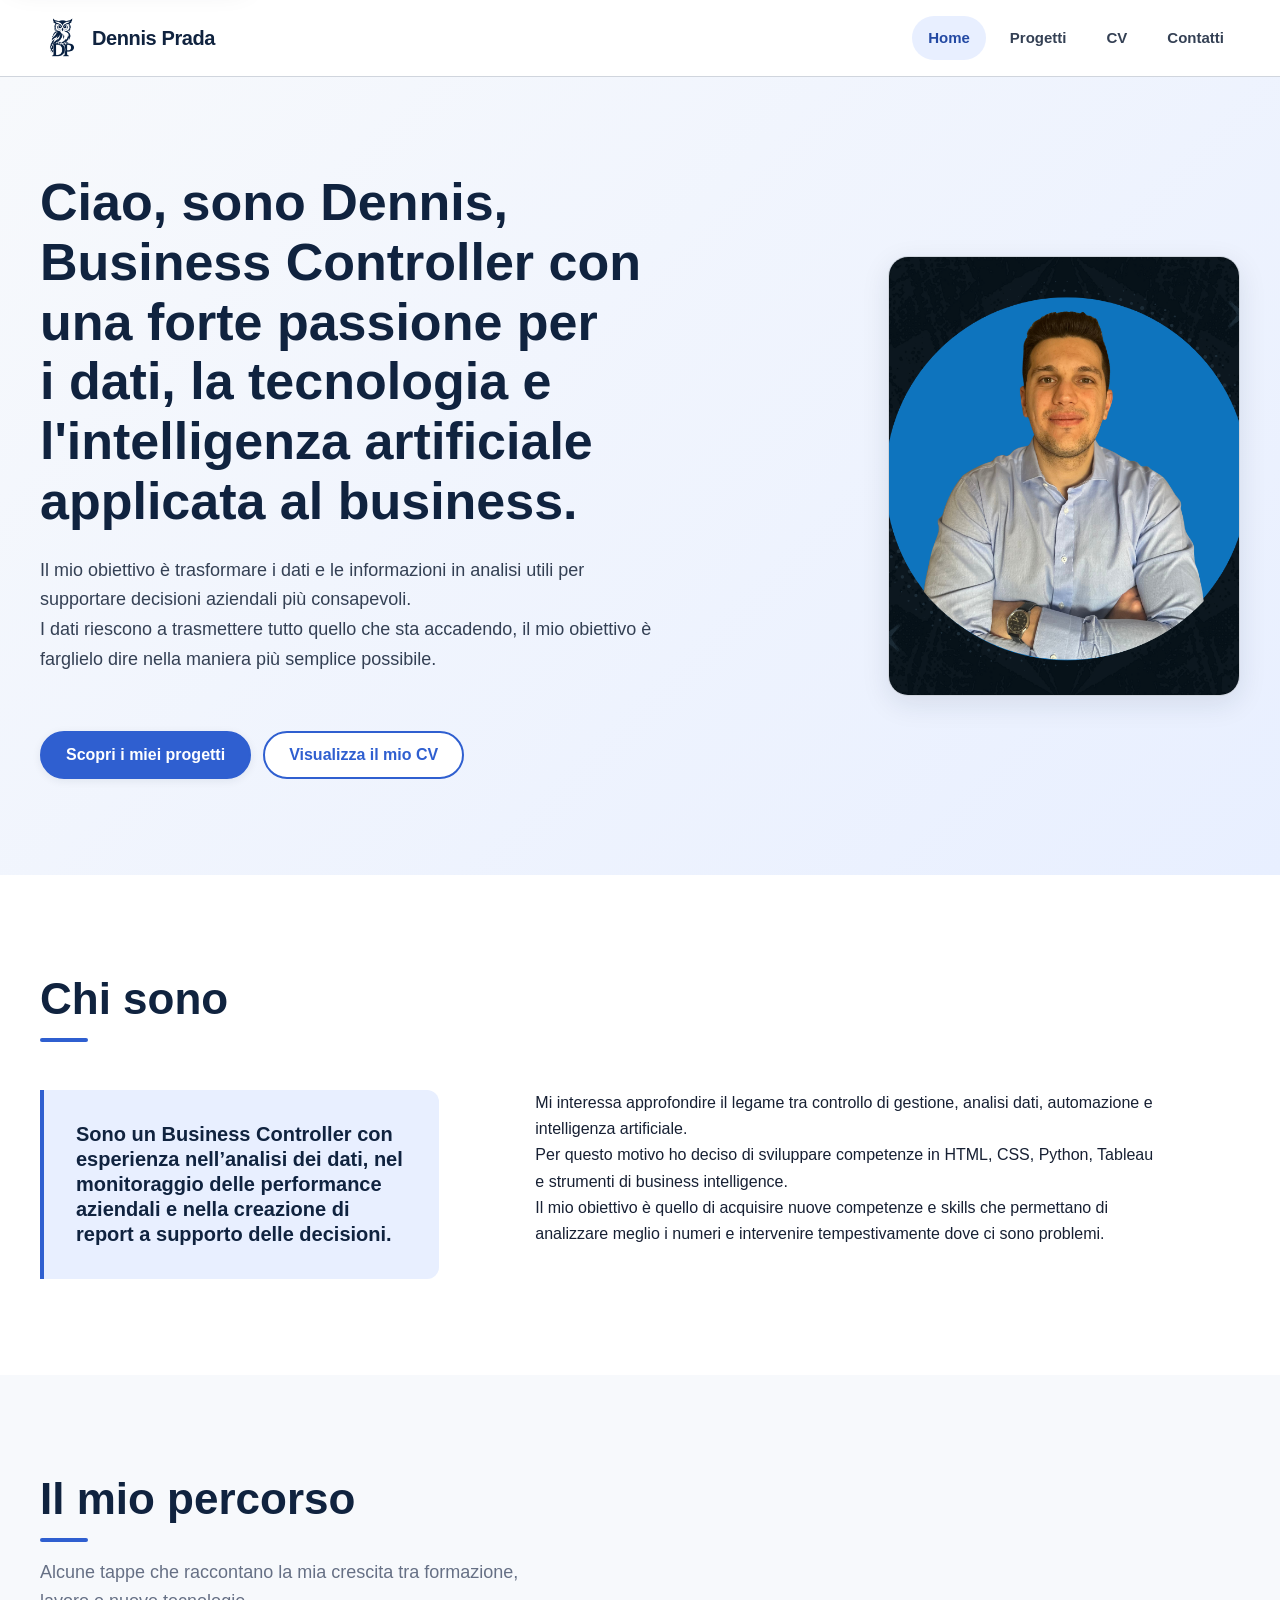
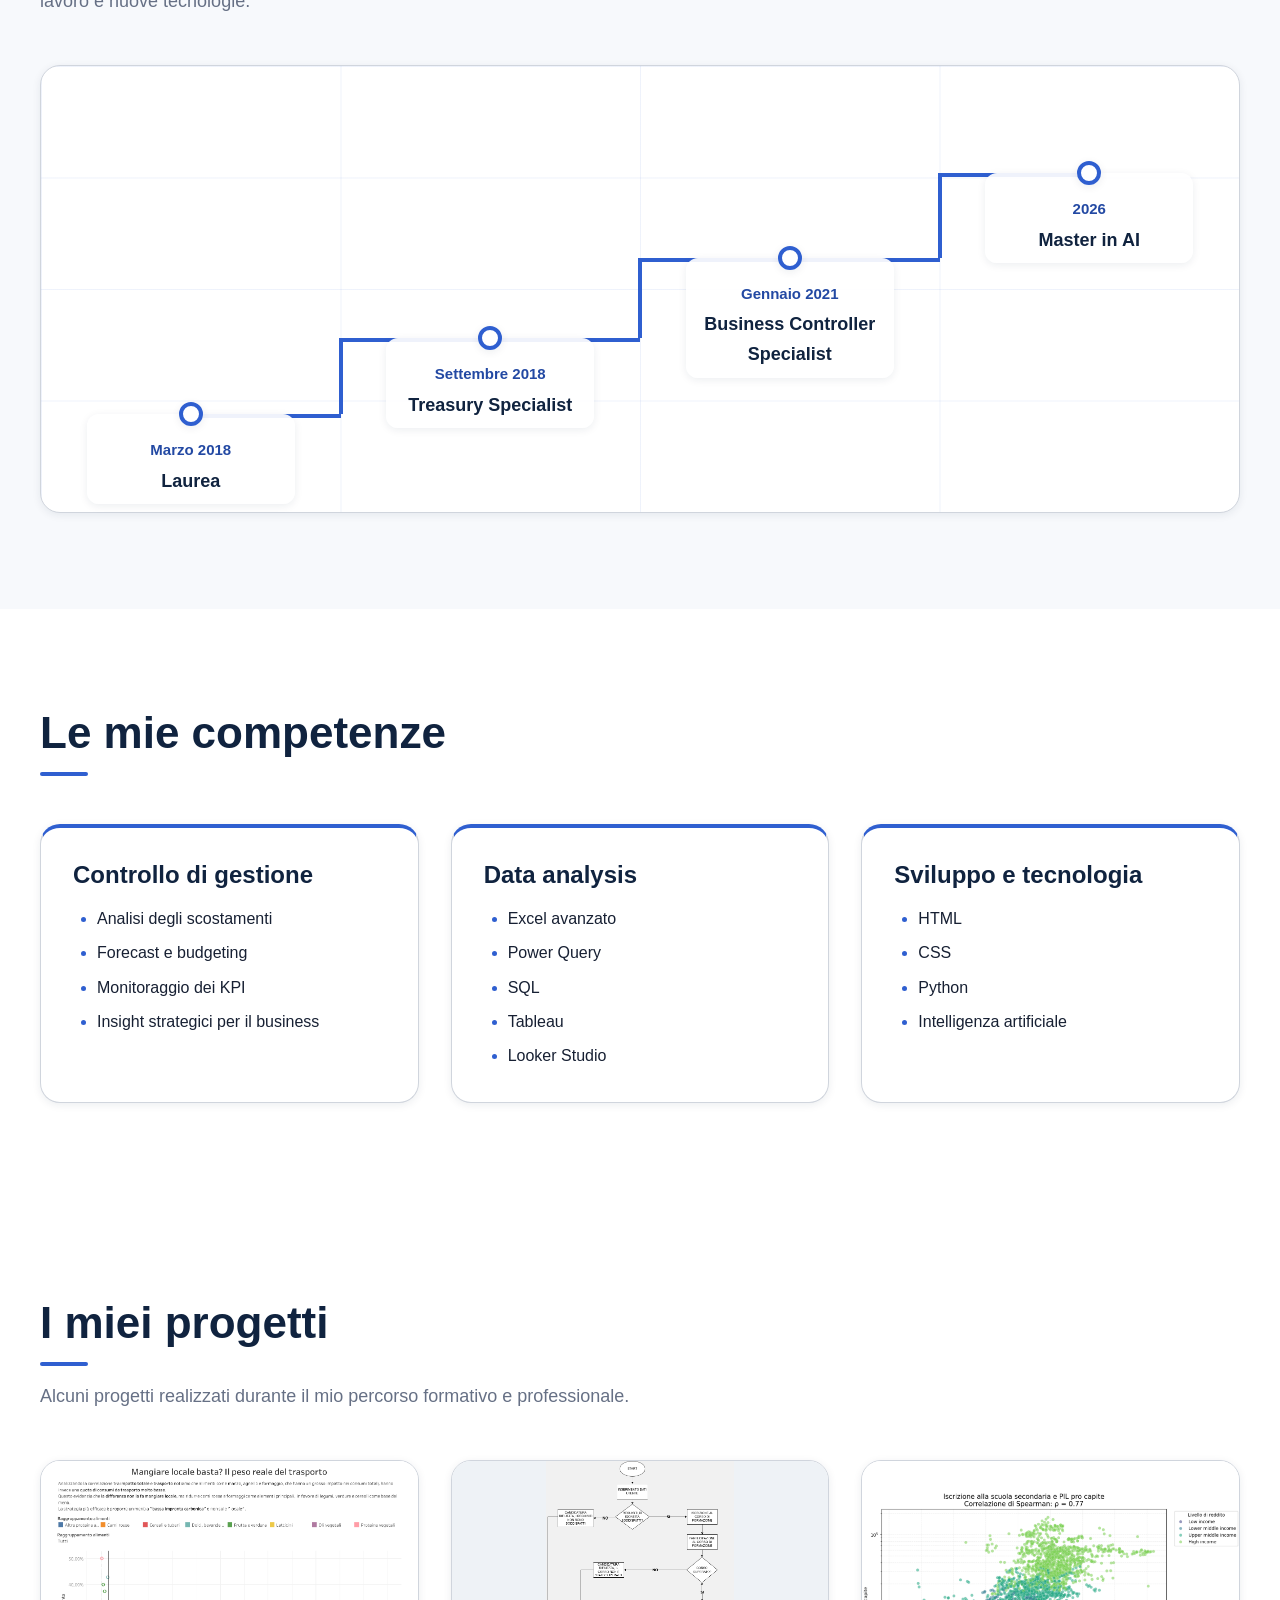
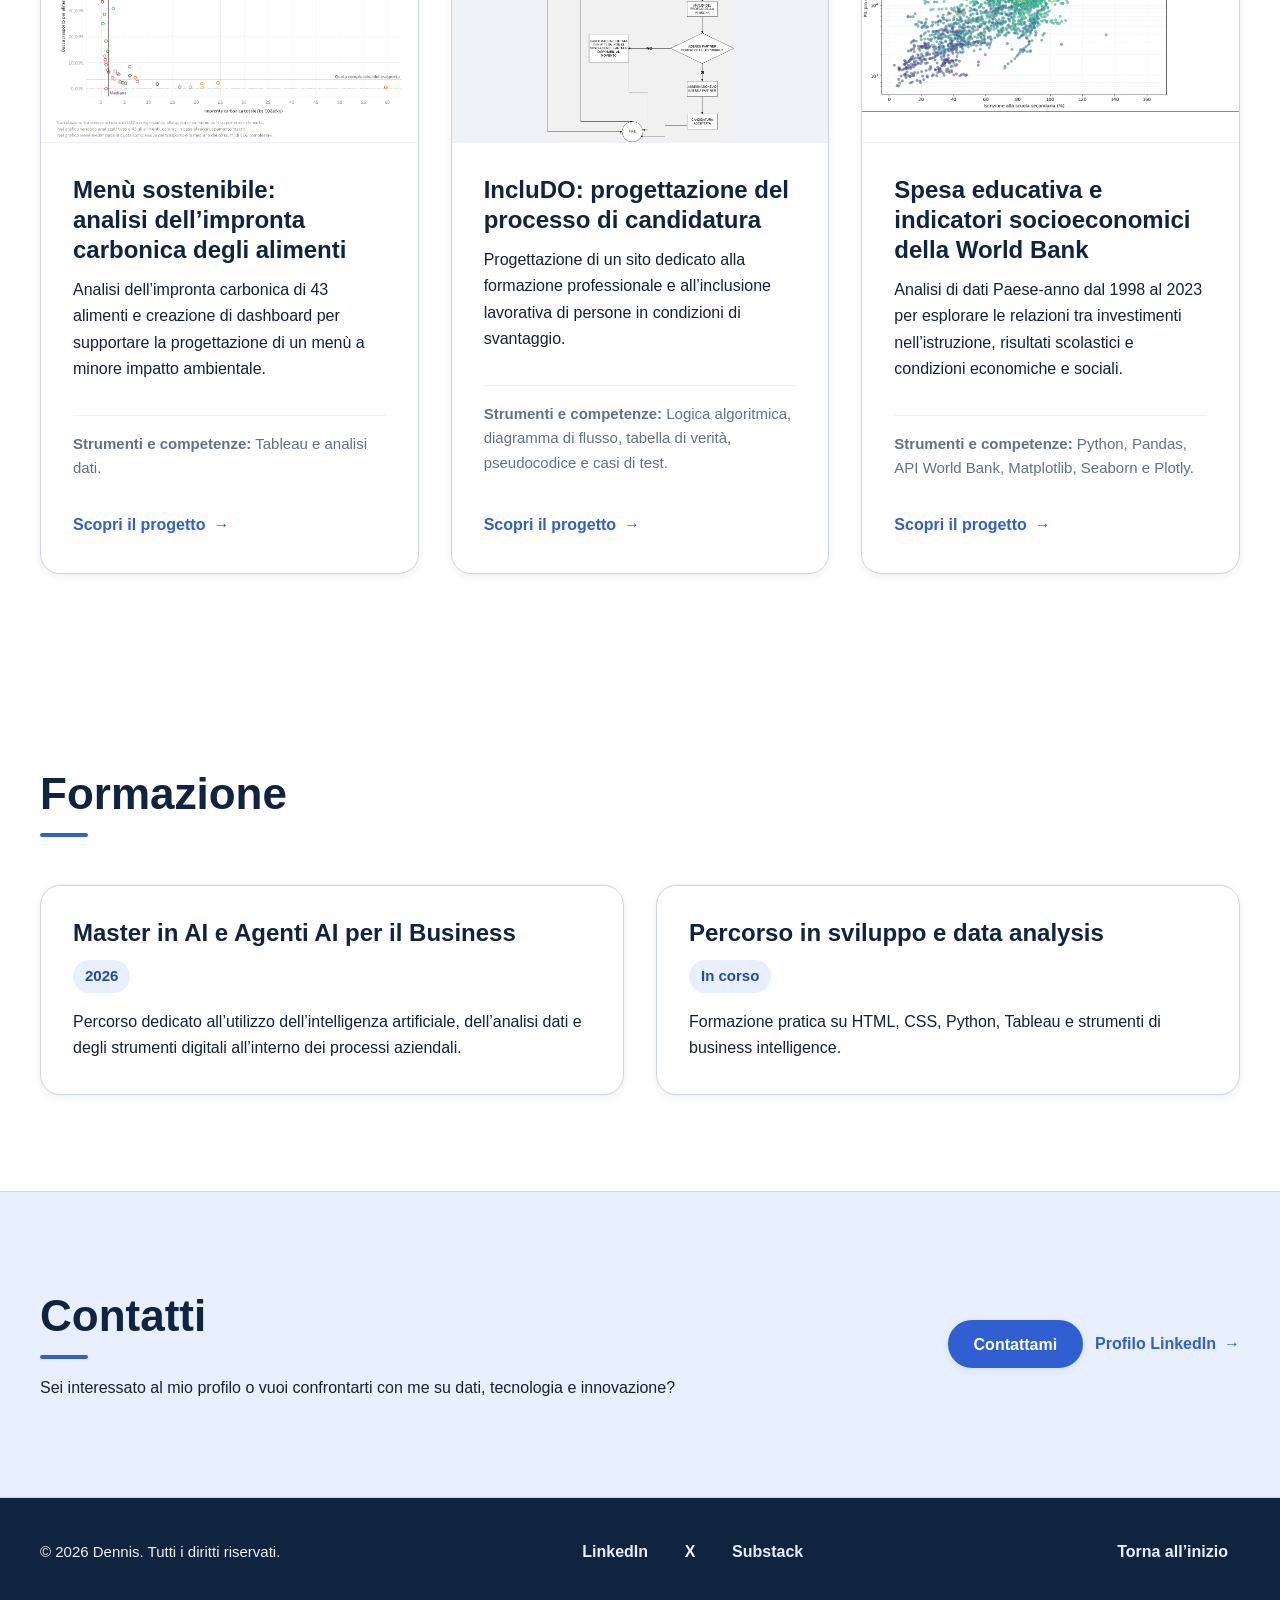
==== index.html @ d42e6e48 "Prima versione del portfolio" ====
<!DOCTYPE html>
<html lang="it">
<head>
    <meta charset="UTF-8">
    <meta name="viewport" content="width=device-width, initial-scale=1.0">
    <meta name="author" content="Dennis Prada">
    <meta
        name="description"
        content="Sito personale di Dennis, Business Controller appassionato di analisi dati, tecnologia, finanza e intelligenza artificiale."
    >

<!-- Metadati Open Graph per la condivisione sui social -->
    <meta property="og:locale" content="it_IT">
    <meta property="og:type" content="website">
    <meta property="og:site_name" content="Dennis Prada">
    <meta property="og:title" content="Dennis Prada | Business Controller">
    <meta
        property="og:description"
        content="Sito personale di Dennis, Business Controller appassionato di analisi dati, tecnologia, finanza e intelligenza artificiale."
    >

<!-- Metadati per la condivisione su X -->
    <meta name="twitter:card" content="summary_large_image">
    <meta name="twitter:title" content="Dennis Prada | Business Controller">
    <meta
        name="twitter:description"
        content="Sito personale di Dennis, Business Controller appassionato di analisi dati, tecnologia, finanza e intelligenza artificiale."
    >
    <title>Dennis Prada | Business controller amante dei numeri</title>

    <link rel="icon" type="image/png" href="assets/icons/favicon.png">
    <link rel="apple-touch-icon" sizes="180x180" href="assets/icons/apple-touch-icon.png">

 <!-- Collegamento al file CSS, da creare ancora -->
    <link rel="stylesheet" href="css/main.css">

</head>

<body>
<!-- Intestazione del sito -->
<a class="skip-link" href="#main-content">Vai al contenuto principale</a>

    <header class="site-header">
        <div class="container site-header__inner">
            <a class="site-logo" href="index.html">
                <img
                    class="site-logo__image"
                    src="assets/images/branding/logo-dennis-prada.png"
                    alt=""
                    width="44"
                    height="44"
                >
                <span>Dennis Prada</span>
            
            </a>


            <nav class="site-nav" aria-label="Navigazione principale">
                <ul class="site-nav__list">
                    <li><a href="index.html" aria-current="page">Home</a></li>
                    <li><a href="projects.html">Progetti</a></li>
                    <li><a href="cv.html">CV</a></li>
                    <li><a href="contact.html">Contatti</a></li>
                </ul>
            </nav>
        </div>
    </header>

    <main id="main-content" tabindex="-1">

        <section id="home" class="hero" aria-labelledby="hero-title">
            <div class="container hero__grid">
                <div class="hero__content">
                
                    <h1 id="hero-title">
                    Ciao, sono Dennis, Business Controller con una forte passione per i dati, la tecnologia e l'intelligenza artificiale applicata al business.
                    </h1>

                    <div class="hero__intro">
                        <p class="hero__description">
                        Il mio obiettivo è trasformare i dati e le informazioni in analisi utili per supportare decisioni aziendali più consapevoli.<br>
                        I dati riescono a trasmettere tutto quello che sta accadendo, il mio obiettivo è farglielo dire nella maniera più semplice possibile.
                        </p>
                    </div>

                        <div class="hero__actions" aria-label="Azioni principali">
                            <a class="button button--primary" href="#progetti">Scopri i miei progetti</a>
                            <a class="button button--secondary" href="cv.html">Visualizza il mio CV</a>
                        </div>
                </div>

                                    <div class="hero__media">
                                    <img
                                            class="hero__image"
                                            src="assets/images/profile/foto-profilo.png"
                                            alt="Foto professionale di Dennis"
                                    >
                                    </div>

            </div>

            
        </section>

<!-- Presentazione personale -->

        <section id="chi-sono" class="about section" aria-labelledby="about-title">
            <div class="container">
                <header class="section-heading">
                <h2 id="about-title">Chi sono</h2>
                </header>

                <div class="about__grid">
                    
                        <div class="about__intro">
                    
                        <p>
                        Sono un Business Controller con esperienza nell’analisi dei dati,
                        nel monitoraggio delle performance aziendali e nella creazione
                        di report a supporto delle decisioni.
                        </p>
                        </div>

                        <div class="about__content">

                        <p>
                        Mi interessa approfondire il legame tra controllo di gestione, analisi dati, automazione e intelligenza artificiale.<br>
                        Per questo motivo ho deciso di sviluppare competenze in HTML, CSS, Python, Tableau e strumenti di business intelligence.<br>
                        Il mio obiettivo è quello di acquisire nuove competenze e skills che permettano di analizzare meglio i numeri e intervenire tempestivamente dove ci sono problemi.
                        </p>
                        </div>
                    

                    
                </div>
            </div>
        </section>

 <!-- Timeline del percorso personale e professionale -->
        <section id="percorso" class="career section" aria-labelledby="career-title">
            <div class="container">
                <header class="section-heading">
                    <h2 id="career-title">Il mio percorso</h2>

                    <p>
                        Alcune tappe che raccontano la mia crescita tra formazione,<br>
                        lavoro e nuove tecnologie.
                    </p>
                </header>

                <ol class="career-chart" aria-label="Principali tappe del mio percorso">
                    <li class="career-chart__item career-chart__item--one">
                        <details class="career-chart__milestone">
                            <summary>
                                <span class="career-chart__dot" aria-hidden="true"></span>
                                <time datetime="2018-03">Marzo 2018</time>
                                <span class="career-chart__label">Laurea</span>
                            </summary>

                            <div class="career-chart__card">
                                <h3>Laurea in Economia delle Banche e degli Intermediari Finanziari</h3>
                                <p>Università degli Studi di Milano-Bicocca.</p>
                            </div>
                        </details>
                    </li>

                    <li class="career-chart__item career-chart__item--two">
                        <details class="career-chart__milestone">
                            <summary>
                                <span class="career-chart__dot" aria-hidden="true"></span>
                                <time datetime="2018-09">Settembre 2018</time>
                                <span class="career-chart__label">Treasury Specialist</span>
                            </summary>

                            <div class="career-chart__card">
                                <h3>Inizio del percorso professionale</h3>
                                <p>Inizio della mia esperienza come Treasury Specialist in Mediaworld.</p>
                            </div>
                        </details>
                    </li>

                    <li class="career-chart__item career-chart__item--three">
                        <details class="career-chart__milestone">
                            <summary>
                                <span class="career-chart__dot" aria-hidden="true"></span>
                                <time datetime="2021-01">Gennaio 2021</time>
                                <span class="career-chart__label">Business Controller Specialist</span>
                            </summary>

                            <div class="career-chart__card">
                                <h3>Mi muovo verso un approccio più orientato al businesss</h3>
                                <p>Inizio del mio percorso nel controllo di gestione, tuttora in corso.</p>
                            </div>
                        </details>
                    </li>

                    <li class="career-chart__item career-chart__item--four">
                        <details class="career-chart__milestone">
                            <summary>
                                <span class="career-chart__dot" aria-hidden="true"></span>
                                <time datetime="2026">2026</time>
                                <span class="career-chart__label">Master in AI</span>
                            </summary>

                            <div class="career-chart__card">
                                <h3>Master in AI e Agenti AI per il Business</h3>
                                <p>Un percorso dedicato all’intelligenza artificiale applicata ai processi aziendali, per imparare un metodo migliore di analisi e gestione dei dati.</p>
                            </div>
                        </details>
                    </li>
                </ol>
            </div>
        </section>

<!-- Competenze -->
        <section id="competenze" class="skills section" aria-labelledby="skills-title">
            <div class="container">
                <header class="section-heading">
                <h2 id="skills-title">Le mie competenze</h2>
                </header>

                <div class="skills__grid">

                    <article class="skill-card" aria-labelledby="skill-controlling-title">
                        <h3 id="skill-controlling-title">Controllo di gestione</h3>

                        <ul class="skill-card__list">
                            <li>Analisi degli scostamenti</li>
                            <li>Forecast e budgeting</li>
                            <li>Monitoraggio dei KPI</li>
                            <li>Insight strategici per il business</li>
                        </ul>
                    </article>

                    <article class="skill-card" aria-labelledby="skill-data-title">
                        <h3 id="skill-data-title">Data analysis</h3>

                        <ul class="skill-card__list">
                            <li>Excel avanzato</li>
                            <li>Power Query</li>
                            <li>SQL</li>
                            <li>Tableau</li>
                            <li>Looker Studio</li>
                        </ul>
                    </article>

                    <article class="skill-card" aria-labelledby="skill-tech-title">
                        <h3 id="skill-tech-title">Sviluppo e tecnologia</h3>

                        <ul class="skill-card__list">
                            <li>HTML</li>
                            <li>CSS</li>
                            <li>Python</li>
                            <li>Intelligenza artificiale</li>
                        </ul>
                    </article>

                </div>
            </div>
        </section>

<!-- Progetti -->
        <section id="progetti" class="projects section" aria-labelledby="projects-title" >
            <div class="container">
                <header class="section-heading section-heading--split">
                <div>
                    <h2 id="projects-title">I miei progetti</h2>

                        <p>
                        Alcuni progetti realizzati durante il mio percorso formativo e professionale.
                        </p>
                </div>
                </header>
                
                <div class="projects__grid">
<!-- Tableau -->
                    <article class="project-card" aria-labelledby="project-sustainable-menu-title">

                            <figure class="project-card__media">
                                <img
                                    class="project-card__image"
                                    src="assets/images/projects/menu-sostenibile-tableau.webp"
                                    alt="Grafico Tableau che confronta l’impronta carbonica degli alimenti con la quota dovuta al trasporto"
                                    width="1249"
                                    height="999"
                                    loading="lazy"
                                    decoding="async"
                                >
                            </figure>

                        <div class="project-card__content">
                        <h3 id="project-sustainable-menu-title">
                            Menù sostenibile: analisi dell’impronta carbonica degli alimenti</h3>

                        
                        <p>
                            Analisi dell’impronta carbonica di 43 alimenti e creazione di dashboard per supportare la progettazione di un menù a minore impatto ambientale.
                        </p>

                        <p class="project-card__technologies"> 
                            <strong>Strumenti e competenze:</strong>
                            Tableau e analisi dati.
                        </p>

                        <a class="text-link" href="projects.html#menu-sostenibile" aria-label="Visualizza il progetto sul menù sostenibile">
                            Scopri il progetto
                        </a>
                    </div>
                    </article>

<!-- SITO WEB INCLUDO -->
                    <article class="project-card" aria-labelledby="project-includo-title">
                            <figure class="project-card__media project-card__media--diagram">
                            <img
                                class="project-card__image"
                                src="assets/images/projects/includo-diagramma-flusso.webp"
                                alt="Diagramma di flusso del processo di candidatura IncluDO, dall’inserimento dei dati all’assegnazione a un’azienda partner"
                                width="743"
                                height="1111"
                                loading="lazy"
                                decoding="async"
                            >
                            </figure>    
                    <div class="project-card__content">
                        <h3 id="project-includo-title">
                        IncluDO: progettazione del processo di candidatura
                        </h3>

                        
                        <p>
                            Progettazione di un sito dedicato alla formazione
                            professionale e all’inclusione lavorativa di persone
                            in condizioni di svantaggio.
                        </p>

                        <p class="project-card__technologies"> 
                            <strong>Strumenti e competenze:</strong>
                            Logica algoritmica, diagramma di flusso, tabella di verità, pseudocodice e casi di test.
                        </p>

                        <a class="text-link" href="projects.html#includo" aria-label="Visualizza il progetto IncluDO">
                                Scopri il progetto
                        </a>
                    </div>
                    </article>

<!-- PROGETTO DATA MANIPULATION AND VISUALIZATION -->
                    <article class="project-card" aria-labelledby="project-world-bank-education-title">
                                <figure class="project-card__media project-card__media--wide">
                                <img
                                    class="project-card__image"
                                    src="assets/images/projects/analisi-world-bank-python.webp"
                                    alt="Grafico a dispersione sulla relazione tra iscrizione alla scuola secondaria e PIL pro capite, suddiviso per livello di reddito"
                                    width="1472"
                                    height="862"
                                    loading="lazy"
                                    decoding="async"
                                >
                                </figure>
                        <div class="project-card__content">
                            <h3 id="project-world-bank-education-title">
                                Spesa educativa e indicatori socioeconomici della World Bank
                            </h3>
                            
                            <p>
                                Analisi di dati Paese-anno dal 1998 al 2023 per esplorare
                                le relazioni tra investimenti nell’istruzione, risultati
                                scolastici e condizioni economiche e sociali.
                            </p>

                            <p class="project-card__technologies">
                                <strong>Strumenti e competenze:</strong>
                                Python, Pandas, API World Bank, Matplotlib, Seaborn e Plotly.
                            </p>

                            <a class="text-link" href="projects.html#spesa-educativa-world-bank" aria-label="Visualizza il progetto sulla spesa educativa e gli indicatori socioeconomici">
                                Scopri il progetto
                            </a>
                        </div>
                    </article>

                    

                </div>
            </div>
        </section>

<!-- Formazione -->
        <section id="formazione" class="education section" aria-labelledby="education-title">
            <div class="container">
                <header class="section-heading">
                <h2 id="education-title">Formazione</h2>
                </header>

                <div class="education__grid">
                    <article class="education-card" aria-labelledby="education-master-title">
                        <h3 id="education-master-title">
                        Master in AI e Agenti AI per il Business</h3>

                        <p class="education-card__date">
                        <time datetime="2026">2026</time>
                        </p>

                        <p class="education-card__description">
                        Percorso dedicato all’utilizzo dell’intelligenza artificiale, dell’analisi dati e degli strumenti digitali all’interno dei processi aziendali.
                        </p>
                    </article>

                    <article class="education-card" aria-labelledby="education-development-title">
                        <h3 id="education-development-title">Percorso in sviluppo e data analysis</h3>

                        <p class="education-card__status">In corso</p>

                        <p class="education-card__description">
                            Formazione pratica su HTML, CSS, Python, Tableau e strumenti di business intelligence.
                        </p>
                    </article>

                </div>
            </div>
        </section>

<!-- Contatti -->
        <section id="contatti" class="contact-cta section" aria-labelledby="contact-title">
            <div class="container contact-cta__inner">
                <div class="contact-cta__content">
                    <header class="section-heading">
                <h2 id="contact-title">Contatti</h2>
                    </header>

                <p>
                Sei interessato al mio profilo o vuoi confrontarti con me su dati, tecnologia e innovazione?
                </p>
                </div>

                <div class="contact-cta__actions">
                    <a class="button button--primary" href="contact.html">Contattami</a>

                    <a
                        class="text-link"
                        href="https://www.linkedin.com/in/dennis-prada/"
                        target="_blank"
                        rel="noopener noreferrer"
                        aria-label="Visita il profilo LinkedIn di Dennis in una nuova scheda"
                    >
                        Profilo LinkedIn
                    </a>
                </div>
            </div>
        </section>

    </main>

<!-- Piè di pagina -->
    <footer class="site-footer">
        <div class="container site-footer__inner">
            <p class="site-footer__copyright">
                &copy; <time datetime="2026">2026</time> Dennis. Tutti i diritti riservati.
            </p>

                    <nav class="site-footer__social" aria-label="Profili social">
                <ul class="social-links">
                    <li>
                        <a
                            class="social-links__link"
                            href="https://www.linkedin.com/in/dennis-prada/"
                            target="_blank"
                            rel="me noopener noreferrer"
                            aria-label="Visita il profilo LinkedIn di Dennis in una nuova scheda"
                        >LinkedIn</a>
                    </li>
                    <li>
                        <a
                            class="social-links__link"
                            href="https://x.com/DennisDocPrada"
                            target="_blank"
                            rel="me noopener noreferrer"
                            aria-label="Visita il profilo X di Dennis in una nuova scheda"
                        >X</a>
                    </li>
                    <li>
                        <a
                            class="social-links__link"
                            href="https://substack.com/@dennisdocprada"
                            target="_blank"
                            rel="me noopener noreferrer"
                            aria-label="Visita il profilo Substack di Dennis in una nuova scheda"
                        >Substack</a>
                    </li>
                </ul>
            </nav>

            <a class="site-footer__back-to-top" href="#home">Torna all’inizio</a>
        </div>
    </footer>

    
    
</body>
</html>
---- css/main.css ----
/*
 * Foglio CSS corrispondente alla struttura Sass del portfolio.
 * File sorgente: scss/main.scss
 */
*,
*::before,
*::after {
    box-sizing: border-box;
}

html {
    scroll-behavior: smooth;
    -webkit-text-size-adjust: 100%;
}

body {
    min-height: 100vh;
    margin: 0;
}

h1,
h2,
h3,
h4,
p,
figure,
blockquote,
dl,
dd {
    margin-top: 0;
}

img,
picture,
video,
canvas,
svg {
    display: block;
    max-width: 100%;
}

img {
    height: auto;
}

button,
input,
select,
textarea {
    font: inherit;
}

textarea {
    resize: vertical;
}

a {
    color: inherit;
}

address {
    font-style: normal;
}

[hidden] {
    display: none !important;
}

body {
    background-color: #ffffff;
    color: #172033;
    font-family: "Segoe UI", Roboto, Helvetica, Arial, sans-serif;
    font-size: 1rem;
    font-weight: 400;
    line-height: 1.65;
    text-rendering: optimizeLegibility;
}

h1,
h2,
h3,
h4 {
    color: #10233f;
    font-family: "Segoe UI", Roboto, Helvetica, Arial, sans-serif;
    font-weight: 700;
    line-height: 1.25;
    text-wrap: balance;
}

h1 {
    margin-bottom: 1.5rem;
    font-size: clamp(2rem, 8vw, 3.5rem);
    line-height: 1.15;
}

h2 {
    margin-bottom: 1rem;
    font-size: clamp(1.5rem, 5vw, 2.75rem);
}

h3 {
    margin-bottom: 0.75rem;
    font-size: clamp(1.125rem, 3vw, 1.5rem);
}

h4 {
    margin-bottom: 0.75rem;
    font-size: 1.125rem;
}

p {
    margin-bottom: 1rem;
}

strong {
    font-weight: 700;
}

small {
    font-size: 0.875rem;
}

a {
    text-decoration-thickness: 0.08em;
    text-underline-offset: 0.2em;
}

::selection {
    background-color: #e8efff;
    color: #10233f;
}

:focus-visible {
    outline: 0.1875rem solid #ffffff;
    outline-offset: 0.125rem;
    box-shadow: 0 0 0 0.375rem #2f5fd0;
}

.skip-link {
    position: fixed;
    top: 0.75rem;
    left: 0.75rem;
    z-index: 200;
    padding: 0.75rem 1rem;
    border-radius: 0.5rem;
    background-color: #10233f;
    box-shadow: 0 0.5rem 1.75rem rgb(16 35 63 / 10%);
    color: #ffffff;
    font-weight: 600;
    transform: translateY(calc(-100% - 2rem));
    transition: transform 150ms ease;
}

.skip-link:focus-visible {
    transform: translateY(0);
}

.visually-hidden {
    position: absolute !important;
    width: 1px !important;
    height: 1px !important;
    padding: 0 !important;
    margin: -1px !important;
    overflow: hidden !important;
    clip: rect(0, 0, 0, 0) !important;
    white-space: nowrap !important;
    border: 0 !important;
}

@media (prefers-reduced-motion: reduce) {
    html {
        scroll-behavior: auto;
    }

    *,
    *::before,
    *::after {
        scroll-behavior: auto !important;
        animation-duration: 0.01ms !important;
        animation-iteration-count: 1 !important;
        transition-duration: 0.01ms !important;
    }
}

@media (forced-colors: active) {
    :focus-visible {
        outline-color: Highlight;
        box-shadow: none;
    }

    .skip-link {
        border: 0.125rem solid CanvasText;
    }
}

.container {
    width: min(calc(100% - 2.5rem), 75rem);
    max-width: none;
    margin-inline: auto;
    padding-inline: 0;
}

.section {
    padding-block: 4rem;
}

section[id] {
    scroll-margin-top: 6rem;
}

@media (min-width: 64rem) {
    .section {
        padding-block: 6rem;
    }
}

.site-header {
    position: sticky;
    top: 0;
    z-index: 100;
    border-bottom: 0.0625rem solid #d0d5dd;
    background-color: rgb(255 255 255 / 96%);
    box-shadow: 0 0.125rem 0.5rem rgb(16 35 63 / 8%);
    backdrop-filter: blur(0.75rem);
}

.site-header__inner {
    display: flex;
    flex-direction: column;
    align-items: flex-start;
    gap: 0.5rem;
    padding-block: 0.75rem;
}

.site-logo {
    display: inline-flex;
    min-height: 2.75rem;
    align-items: center;
    gap: 0.5rem;
    color: #10233f;
    font-size: 1.25rem;
    font-weight: 700;
    letter-spacing: -0.02em;
    text-decoration: none;
}

.site-logo__image {
    width: 2.75rem;
    height: 2.75rem;
    flex-shrink: 0;
    object-fit: contain;
}

.site-nav {
    width: 100%;
    overflow-x: auto;
    scrollbar-width: none;
}

.site-nav::-webkit-scrollbar {
    display: none;
}

.site-nav__list {
    display: flex;
    min-width: max-content;
    align-items: center;
    gap: 0.25rem;
    margin: 0;
    padding: 0;
    list-style: none;
}

.site-nav__list a {
    display: inline-flex;
    min-width: 2.75rem;
    min-height: 2.75rem;
    align-items: center;
    justify-content: center;
    padding: 0.5rem;
    border-radius: 9999px;
    color: #344054;
    font-size: 0.9375rem;
    font-weight: 600;
    text-decoration: none;
    transition:
        background-color 150ms ease,
        color 150ms ease,
        box-shadow 150ms ease;
}

.site-nav__list a:hover {
    background-color: #e8efff;
    box-shadow: inset 0 0 0 0.0625rem rgb(47 95 208 / 24%);
    color: #2349a3;
}

.site-nav__list a[aria-current="page"] {
    background-color: #e8efff;
    color: #2349a3;
}

.site-nav__list a[aria-current="page"]:hover {
    background-color: #e8efff;
    color: #2349a3;
}

@media (min-width: 64rem) {
    .site-header {
        position: static;
        box-shadow: none;
    }

    .site-header__inner {
        min-height: 4.75rem;
        flex-direction: row;
        align-items: center;
        justify-content: space-between;
        gap: 2rem;
        padding-block: 0.5rem;
    }

    .site-nav {
        width: auto;
        overflow: visible;
    }

    .site-nav__list {
        gap: 0.5rem;
    }

    .site-nav__list a {
        padding-inline: 1rem;
    }
}

.text-link {
    display: inline-flex;
    min-height: 2.75rem;
    align-items: center;
    gap: 0.5rem;
    color: #2f5fd0;
    font-weight: 600;
    text-decoration-color: transparent;
    transition:
        color 150ms ease,
        text-decoration-color 150ms ease;
}

.text-link::after {
    content: "→";
    transition: transform 150ms ease;
}

.text-link:hover {
    color: #2349a3;
    text-decoration-color: currentColor;
}

.text-link:hover::after {
    transform: translateX(0.25rem);
}

@media (prefers-reduced-motion: reduce) {
    .text-link::after {
        transition: none;
    }
}

.button {
    display: inline-flex;
    width: 100%;
    min-height: 3rem;
    align-items: center;
    justify-content: center;
    gap: 0.5rem;
    padding: 0.625rem 1.5rem;
    border: 0.125rem solid transparent;
    border-radius: 9999px;
    cursor: pointer;
    font-weight: 700;
    line-height: 1.2;
    text-align: center;
    text-decoration: none;
    transition:
        background-color 150ms ease,
        border-color 150ms ease,
        box-shadow 150ms ease,
        color 150ms ease,
        transform 150ms ease;
}

.button--primary {
    border-color: #2f5fd0;
    background-color: #2f5fd0;
    box-shadow: 0 0.125rem 0.5rem rgb(16 35 63 / 8%);
    color: #ffffff;
}

.button--primary:hover {
    border-color: #2349a3;
    background-color: #2349a3;
    box-shadow: 0 0.5rem 1.75rem rgb(16 35 63 / 10%);
    transform: translateY(-0.125rem);
}

.button--secondary {
    border-color: #2f5fd0;
    background-color: #ffffff;
    color: #2f5fd0;
}

.button--secondary:hover {
    border-color: #2349a3;
    background-color: #e8efff;
    color: #2349a3;
    transform: translateY(-0.125rem);
}

.button:active {
    box-shadow: none;
    transform: translateY(0);
}

.button:disabled,
.button[aria-disabled="true"] {
    cursor: not-allowed;
    opacity: 0.55;
    transform: none;
}

.hero__actions,
.contact-cta__actions,
.contact-form__actions {
    display: flex;
    flex-direction: column;
    align-items: stretch;
    gap: 0.75rem;
}

@media (min-width: 36rem) {
    .button {
        width: auto;
    }

    .hero__actions,
    .contact-cta__actions,
    .contact-form__actions {
        flex-direction: row;
        flex-wrap: wrap;
        align-items: center;
    }
}

@media (prefers-reduced-motion: reduce) {
    .button--primary:hover,
    .button--secondary:hover {
        transform: none;
    }
}

.section-heading {
    max-width: 48rem;
    margin-bottom: 3rem;
}

.section-heading h2 {
    margin-bottom: 1rem;
}

.section-heading h2::after {
    display: block;
    width: 3rem;
    height: 0.25rem;
    margin-top: 0.75rem;
    border-radius: 9999px;
    background-color: #2f5fd0;
    content: "";
}

.section-heading p {
    max-width: 65ch;
    margin-bottom: 0;
    color: #667085;
    font-size: 1.125rem;
}

.section-heading--split {
    display: flex;
    max-width: none;
    flex-direction: column;
    align-items: flex-start;
    gap: 1rem;
}

.section-heading--split > div {
    max-width: 48rem;
}

.section-heading--split > .text-link {
    flex-shrink: 0;
}

.page-hero {
    padding-block: 4rem;
    border-bottom: 0.0625rem solid #d0d5dd;
    background-color: #f7f9fc;
}

.page-hero h1 {
    margin-bottom: 1rem;
}

.page-hero__description {
    max-width: 62ch;
    margin-bottom: 0;
    color: #667085;
    font-size: 1.125rem;
}

@media (min-width: 48rem) {
    .section-heading--split {
        flex-direction: row;
        align-items: flex-end;
        justify-content: space-between;
        gap: 2rem;
    }
}

@media (min-width: 64rem) {
    .page-hero {
        padding-block: 6rem;
    }
}

.skill-card,
.education-card,
.cv-entry,
.cv-education-entry,
.cv-skill-group,
.cv-language {
    height: 100%;
    padding: 1.5rem;
    border: 0.0625rem solid #d0d5dd;
    border-radius: 1.25rem;
    background-color: #ffffff;
    box-shadow: 0 0.125rem 0.5rem rgb(16 35 63 / 8%);
}

.skill-card,
.cv-skill-group {
    border-top: 0.25rem solid #2f5fd0;
}

.skill-card h3,
.education-card h3,
.cv-entry h3,
.cv-education-entry h3,
.cv-skill-group h3,
.cv-language h3 {
    margin-bottom: 0.75rem;
}

.skill-card__list,
.cv-skill-group__list,
.cv-entry__list,
.project-card__list {
    margin-bottom: 0;
    padding-left: 1.5rem;
}

.skill-card__list li + li,
.cv-skill-group__list li + li,
.cv-entry__list li + li,
.project-card__list li + li {
    margin-top: 0.5rem;
}

.skill-card__list li::marker,
.cv-skill-group__list li::marker,
.cv-entry__list li::marker,
.project-card__list li::marker {
    color: #2f5fd0;
}

.project-card {
    display: flex;
    height: 100%;
    overflow: hidden;
    flex-direction: column;
    border: 0.0625rem solid #d0d5dd;
    border-radius: 1.25rem;
    background-color: #ffffff;
    box-shadow: 0 0.125rem 0.5rem rgb(16 35 63 / 8%);
    transition:
        border-color 250ms ease,
        box-shadow 250ms ease,
        transform 250ms ease;
}

.project-card__media {
    width: 100%;
    aspect-ratio: 4 / 3;
    overflow: hidden;
    margin: 0;
    border-bottom: 0.0625rem solid #eef2f6;
    background-color: #ffffff;
}

.project-card__image {
    width: 100%;
    height: 100%;
    object-fit: contain;
}

.project-card__media--diagram {
    background-color: #eef2f6;
}

.projects__grid--page .project-card__media--diagram {
    aspect-ratio: auto;
    padding: 1.5rem;
}

.projects__grid--page .project-card__media--diagram .project-card__image {
    width: auto;
    max-width: 100%;
    height: auto;
    max-height: 60rem;
    margin-inline: auto;
}

.projects__grid--page .project-card__media--wide {
    aspect-ratio: 16 / 9;
}

.project-card__content {
    display: flex;
    flex: 1;
    flex-direction: column;
    padding: 1.5rem;
}

.project-card__content > h2 {
    font-size: clamp(1.5rem, 4vw, 2rem);
}

.project-card__content > h3:not(:first-child) {
    margin-top: 1.5rem;
    color: #2349a3;
    font-size: 1.125rem;
}

.project-card__technologies {
    margin-top: 1rem;
    padding-top: 1rem;
    border-top: 0.0625rem solid #eef2f6;
    color: #667085;
    font-size: 0.9375rem;
}

.project-card__content > .text-link {
    align-self: flex-start;
    margin-top: auto;
    padding-top: 0.75rem;
}

@media (hover: hover) {
    .project-card:hover {
        border-color: #2f5fd0;
        box-shadow: 0 0.5rem 1.75rem rgb(16 35 63 / 10%);
        transform: translateY(-0.25rem);
    }
}

.education-card__date,
.education-card__status,
.cv-language__level {
    display: inline-flex;
    align-items: center;
    padding: 0.25rem 0.75rem;
    border-radius: 9999px;
    background-color: #e8efff;
    color: #2349a3;
    font-size: 0.9375rem;
    font-weight: 600;
}

.education-card__description:last-child,
.cv-language__level,
.cv-education-entry__period:last-child {
    margin-bottom: 0;
}

.cv-timeline,
.cv-education__list {
    display: grid;
    gap: 1.5rem;
}

.cv-entry__header {
    display: flex;
    flex-direction: column;
    gap: 0.75rem;
    margin-bottom: 1rem;
    padding-bottom: 1rem;
    border-bottom: 0.0625rem solid #eef2f6;
}

.cv-entry__header p {
    margin-bottom: 0;
}

.cv-entry__company,
.cv-education-entry__institution {
    color: #2349a3;
    font-weight: 600;
}

.cv-entry__period,
.cv-education-entry__period {
    color: #667085;
    font-size: 0.9375rem;
}

.cv-language {
    display: flex;
    max-width: 30rem;
    align-items: center;
    justify-content: space-between;
    gap: 1rem;
}

.cv-language h3 {
    margin-bottom: 0;
}

.cv-interests__list {
    display: flex;
    flex-wrap: wrap;
    gap: 0.75rem;
    margin: 0;
    padding: 0;
    list-style: none;
}

.cv-interests__list li {
    padding: 0.5rem 1rem;
    border: 0.0625rem solid #d0d5dd;
    border-radius: 9999px;
    background-color: #e8efff;
    color: #2349a3;
    font-weight: 500;
}

@media (min-width: 48rem) {
    .skill-card,
    .education-card,
    .cv-entry,
    .cv-education-entry,
    .cv-skill-group,
    .cv-language,
    .project-card__content {
        padding: 2rem;
    }

    .cv-entry__header {
        flex-direction: row;
        align-items: flex-start;
        justify-content: space-between;
        gap: 2rem;
    }

    .cv-entry__period {
        flex-shrink: 0;
        text-align: right;
    }
}

@media (prefers-reduced-motion: reduce) {
    .project-card:hover {
        transform: none;
    }
}

.contact-form {
    padding: 1.5rem;
    border: 0.0625rem solid #d0d5dd;
    border-radius: 1.25rem;
    background-color: #ffffff;
    box-shadow: 0 0.125rem 0.5rem rgb(16 35 63 / 8%);
}

.form-field + .form-field {
    margin-top: 1.5rem;
}

.form-field label {
    display: inline-block;
    margin-bottom: 0.5rem;
    color: #10233f;
    font-weight: 600;
}

.form-field label span:not([aria-hidden="true"]),
#required-fields-note {
    color: #667085;
    font-size: 0.9375rem;
    font-weight: 400;
}

.form-field input:not([type="checkbox"]),
.form-field select,
.form-field textarea {
    width: 100%;
    min-height: 3rem;
    padding: 0.75rem 1rem;
    border: 0.0625rem solid #667085;
    border-radius: 0.75rem;
    background-color: #ffffff;
    color: #172033;
    transition:
        border-color 150ms ease,
        box-shadow 150ms ease;
}

.form-field textarea {
    min-height: 10rem;
}

.form-field input:not([type="checkbox"]):hover,
.form-field select:hover,
.form-field textarea:hover {
    border-color: #2f5fd0;
}

.form-field input:not([type="checkbox"]):focus-visible,
.form-field select:focus-visible,
.form-field textarea:focus-visible {
    border-color: #2f5fd0;
    outline: 0.1875rem solid #ffffff;
    outline-offset: 0.125rem;
    box-shadow: 0 0 0 0.375rem #2f5fd0;
}

.form-field input:user-invalid,
.form-field select:user-invalid,
.form-field textarea:user-invalid {
    border-color: #b42318;
}

.form-field--checkbox {
    display: grid;
    min-height: 2.75rem;
    grid-template-columns: auto 1fr;
    align-items: center;
    gap: 0.75rem;
}

.form-field--checkbox input {
    width: 1.25rem;
    height: 1.25rem;
    margin: 0;
    accent-color: #2f5fd0;
}

.form-field--checkbox label {
    display: flex;
    min-height: 2.75rem;
    align-items: center;
    margin-bottom: 0;
    font-weight: 400;
}

.contact-form__actions {
    margin-top: 2rem;
}

@media (min-width: 48rem) {
    .contact-form {
        padding: 2rem;
    }
}

.contact-cta {
    border-block: 0.0625rem solid #d0d5dd;
    background-color: #e8efff;
}

.contact-cta__inner {
    display: flex;
    flex-direction: column;
    align-items: flex-start;
    gap: 1.5rem;
}

.contact-cta .section-heading {
    margin-bottom: 1rem;
}

.contact-cta__content {
    max-width: 48rem;
}

.contact-cta__content > p:last-child {
    margin-bottom: 0;
}

.site-footer {
    padding-block: 2rem;
    background-color: #10233f;
    color: #ffffff;
}

.site-footer__inner {
    display: flex;
    flex-direction: column;
    align-items: flex-start;
    gap: 1rem;
}

.site-footer__copyright {
    margin-bottom: 0;
    color: #eef2f6;
    font-size: 0.9375rem;
}

.social-links {
    display: flex;
    flex-wrap: wrap;
    gap: 0.5rem;
    margin: 0;
    padding: 0;
    list-style: none;
}

.social-links__link,
.site-footer__back-to-top {
    display: inline-flex;
    min-width: 2.75rem;
    min-height: 2.75rem;
    align-items: center;
    justify-content: center;
    padding: 0.5rem 0.75rem;
    border-radius: 9999px;
    color: #e8efff;
    font-weight: 600;
    text-decoration: none;
    transition:
        background-color 150ms ease,
        color 150ms ease;
}

.social-links__link:hover,
.site-footer__back-to-top:hover {
    background-color: rgb(255 255 255 / 12%);
    color: #ffffff;
}

.hero {
    padding-block: 4rem;
    background: linear-gradient(135deg, #f7f9fc 0%, #e8efff 100%);
}

.hero__grid {
    display: grid;
    align-items: center;
    gap: 3rem;
}

.hero__content {
    display: grid;
    width: 100%;
    gap: 1.5rem;
}

.hero__content h1 {
    max-width: 22ch;
    font-size: clamp(2rem, 7vw, 3.25rem);
}

.hero__description {
    max-width: 62ch;
    color: #344054;
    font-size: 1.125rem;
}

.hero__intro p:last-child {
    margin-bottom: 0;
}

.hero__actions {
    justify-content: flex-start;
    margin-top: 2rem;
}

.hero__media {
    position: relative;
    width: 100%;
    max-width: 18rem;
    aspect-ratio: 4 / 5;
    overflow: hidden;
    justify-self: center;
    border: 0.0625rem solid #d0d5dd;
    border-radius: 1.25rem;
    background-color: #e8efff;
    box-shadow: 0 0.5rem 1.75rem rgb(16 35 63 / 10%);
}

.hero__image {
    width: 100%;
    height: 100%;
    object-fit: cover;
    object-position: center;
}

.about__grid {
    display: grid;
    gap: 1.5rem;
}

.about__intro {
    padding: 1.5rem;
    border-left: 0.25rem solid #2f5fd0;
    border-radius: 0 0.75rem 0.75rem 0;
    background-color: #e8efff;
}

.about__intro p {
    margin-bottom: 0;
    color: #10233f;
    font-size: 1.25rem;
    font-weight: 600;
    line-height: 1.25;
}

.about__content {
    max-width: 70ch;
}

.about__content p:last-child {
    margin-bottom: 0;
}

.career {
    background-color: #f7f9fc;
}

.career .section-heading p {
    max-width: 62ch;
    color: #667085;
}

.career-chart {
    position: relative;
    display: grid;
    gap: 1rem;
    margin: 0;
    padding: 0 0 0 2.75rem;
    list-style: none;
}

.career-chart::before {
    position: absolute;
    top: 1rem;
    bottom: 1rem;
    left: 0.625rem;
    width: 0.25rem;
    border-radius: 9999px;
    background-color: #2f5fd0;
    content: "";
}

.career-chart__item {
    position: relative;
}

.career-chart__item::before {
    position: absolute;
    top: 1rem;
    left: -2.75rem;
    z-index: 1;
    width: 1.5rem;
    height: 1.5rem;
    border: 0.25rem solid #2f5fd0;
    border-radius: 50%;
    background-color: #ffffff;
    box-shadow: 0 0.125rem 0.5rem rgb(16 35 63 / 8%);
    content: "";
}

.career-chart__milestone {
    border: 0.0625rem solid #d0d5dd;
    border-radius: 0.75rem;
    background-color: #ffffff;
    box-shadow: 0 0.125rem 0.5rem rgb(16 35 63 / 8%);
}

.career-chart__milestone summary {
    position: relative;
    display: grid;
    min-height: 2.75rem;
    gap: 0.25rem;
    padding: 1rem 2rem 1rem 1rem;
    border-radius: 0.75rem;
    cursor: pointer;
    list-style: none;
}

.career-chart__milestone summary::-webkit-details-marker {
    display: none;
}

.career-chart__milestone summary::marker {
    content: "";
}

.career-chart__milestone summary::after {
    position: absolute;
    top: 50%;
    right: 1rem;
    color: #2f5fd0;
    font-size: 1.25rem;
    font-weight: 700;
    content: "+";
    transform: translateY(-50%);
}

.career-chart__milestone[open] summary::after {
    content: "−";
}

.career-chart__dot {
    display: none;
}

.career-chart__milestone time {
    color: #2349a3;
    font-size: 0.9375rem;
    font-weight: 700;
}

.career-chart__label {
    color: #10233f;
    font-size: 1.125rem;
    font-weight: 600;
}

.career-chart__card {
    padding: 0 1rem 1rem;
}

.career-chart__card h3 {
    margin-bottom: 0.5rem;
    font-size: 1rem;
}

.career-chart__card p {
    margin-bottom: 0;
    color: #667085;
    font-size: 0.9375rem;
}

.career-chart__item--one {
    --level: 78%;
    --next-level: 61%;
}

.career-chart__item--two {
    --level: 61%;
    --next-level: 43%;
}

.career-chart__item--three {
    --level: 43%;
    --next-level: 24%;
}

.career-chart__item--four {
    --level: 24%;
}

.skills__grid,
.projects__grid,
.education__grid {
    display: grid;
    grid-template-columns: minmax(0, 1fr);
    gap: 1.5rem;
}

.projects__grid--page {
    max-width: 64rem;
    margin-inline: auto;
}

@media (min-width: 48rem) {
    .career-chart {
        grid-template-columns: repeat(4, minmax(0, 1fr));
        min-height: 28rem;
        gap: 0;
        padding: 0;
        border: 0.0625rem solid #d0d5dd;
        border-radius: 1.25rem;
        background-color: #ffffff;
        background-image:
            linear-gradient(to right, rgb(47 95 208 / 8%) 0.0625rem, transparent 0.0625rem),
            linear-gradient(to bottom, rgb(47 95 208 / 8%) 0.0625rem, transparent 0.0625rem);
        background-size: 25% 100%, 100% 25%;
        box-shadow: 0 0.125rem 0.5rem rgb(16 35 63 / 8%);
    }

    .career-chart::before {
        display: none;
    }

    .career-chart__item::after {
        position: absolute;
        top: var(--level);
        right: 0;
        left: 0;
        z-index: 1;
        height: 0.25rem;
        background-color: #2f5fd0;
        content: "";
    }

    .career-chart__item:first-child::after {
        left: 50%;
    }

    .career-chart__item:last-child::after {
        right: 50%;
    }

    .career-chart__item:not(:last-child)::before {
        top: var(--next-level);
        right: -0.125rem;
        left: auto;
        width: 0.25rem;
        height: calc(var(--level) - var(--next-level));
        border: 0;
        border-radius: 0;
        background-color: #2f5fd0;
        box-shadow: none;
    }

    .career-chart__item:last-child::before {
        display: none;
    }

    .career-chart__milestone {
        position: absolute;
        top: var(--level);
        left: 50%;
        z-index: 2;
        width: min(13rem, calc(100% - 1rem));
        border: 0;
        background-color: transparent;
        box-shadow: none;
        text-align: center;
        transform: translateX(-50%);
    }

    .career-chart__milestone summary {
        min-height: 5.5rem;
        justify-items: center;
        padding: 1.5rem 0.5rem 0.5rem;
        background-color: rgb(255 255 255 / 92%);
        box-shadow: 0 0.125rem 0.5rem rgb(16 35 63 / 8%);
    }

    .career-chart__milestone summary::after {
        display: none;
    }

    .career-chart__dot {
        position: absolute;
        top: -0.75rem;
        left: 50%;
        display: block;
        width: 1.5rem;
        height: 1.5rem;
        border: 0.25rem solid #2f5fd0;
        border-radius: 50%;
        background-color: #ffffff;
        box-shadow: 0 0.125rem 0.5rem rgb(16 35 63 / 8%);
        transform: translateX(-50%);
        transition: transform 250ms ease;
    }

    .career-chart__milestone summary:hover .career-chart__dot,
    .career-chart__milestone summary:focus-visible .career-chart__dot,
    .career-chart__milestone[open] .career-chart__dot {
        transform: translateX(-50%) scale(1.35);
    }

    .career-chart__milestone:not([open]) > .career-chart__card {
        display: block;
    }

    .career-chart__card {
        position: absolute;
        right: auto;
        bottom: calc(100% + 0.75rem);
        left: 50%;
        z-index: 3;
        width: min(18rem, calc(100vw - 3rem));
        padding: 1rem;
        border: 0.0625rem solid #d0d5dd;
        border-radius: 0.75rem;
        background-color: #ffffff;
        box-shadow: 0 0.5rem 1.75rem rgb(16 35 63 / 10%);
        opacity: 0;
        visibility: hidden;
        transform: translate(-50%, 0.5rem) scale(0.96);
        transition:
            opacity 250ms ease,
            transform 250ms ease,
            visibility 250ms ease;
    }

    .career-chart__item--four .career-chart__card {
        top: calc(100% + 0.75rem);
        bottom: auto;
    }

    .career-chart__milestone:hover .career-chart__card,
    .career-chart__milestone:focus-within .career-chart__card,
    .career-chart__milestone[open] .career-chart__card {
        opacity: 1;
        visibility: visible;
        transform: translate(-50%, 0) scale(1);
    }

    .skills__grid,
    .projects__grid:not(.projects__grid--page),
    .education__grid {
        grid-template-columns: repeat(2, minmax(0, 1fr));
        gap: 2rem;
    }
}

@media (min-width: 64rem) {
    .hero {
        padding-block: 6rem;
    }

    .hero__grid {
        grid-template-columns: minmax(0, 1.65fr) minmax(16rem, 0.85fr);
        gap: 4rem;
    }

    .hero__content h1 {
        margin-bottom: 0;
    }

    .hero__media {
        max-width: 22rem;
        justify-self: end;
    }

    .about__grid {
        grid-template-columns: minmax(16rem, 0.85fr) minmax(0, 1.5fr);
        align-items: start;
        gap: 4rem;
    }

    .about__intro {
        padding: 2rem;
    }

    .skills__grid,
    .projects__grid:not(.projects__grid--page) {
        grid-template-columns: repeat(3, minmax(0, 1fr));
    }
}

@media (min-width: 80rem) {
    .hero__grid,
    .about__grid {
        gap: 6rem;
    }
}

.cv-profile__inner {
    display: grid;
    gap: 1.5rem;
}

.cv-profile__content {
    max-width: 70ch;
}

.cv-profile__content p:last-child {
    margin-bottom: 0;
}

@media (min-width: 48rem) {
    .cv-education__list {
        grid-template-columns: repeat(2, minmax(0, 1fr));
        gap: 2rem;
    }
}

@media (min-width: 64rem) {
    .cv-profile__inner {
        grid-template-columns: minmax(14rem, 0.65fr) minmax(0, 1.35fr);
        align-items: start;
        gap: 4rem;
    }

    .cv-profile .section-heading {
        margin-bottom: 0;
    }

    .cv-education__list {
        grid-template-columns: repeat(3, minmax(0, 1fr));
    }
}

.contact__grid {
    display: grid;
    align-items: start;
    gap: 3rem;
}

.contact__intro {
    max-width: 36rem;
}

.contact__intro p:last-child {
    margin-bottom: 0;
}

.contact-form {
    width: 100%;
    max-width: 48rem;
}

@media (min-width: 64rem) {
    .contact__grid {
        grid-template-columns: minmax(16rem, 0.75fr) minmax(0, 1.25fr);
        gap: 4rem;
    }

    .contact-form {
        max-width: none;
    }
}

@media (min-width: 80rem) {
    .contact__grid {
        gap: 6rem;
    }
}

@media (min-width: 48rem) {
    .contact-cta__inner {
        flex-direction: row;
        align-items: center;
        justify-content: space-between;
        gap: 3rem;
    }

    .contact-cta__actions {
        flex-shrink: 0;
    }

    .site-footer__inner {
        flex-direction: row;
        flex-wrap: wrap;
        align-items: center;
        justify-content: space-between;
        gap: 1rem 2rem;
    }
}

@media (min-width: 64rem) {
    .site-footer__inner {
        flex-wrap: nowrap;
    }

    .site-footer__social {
        margin-inline: auto;
    }
}
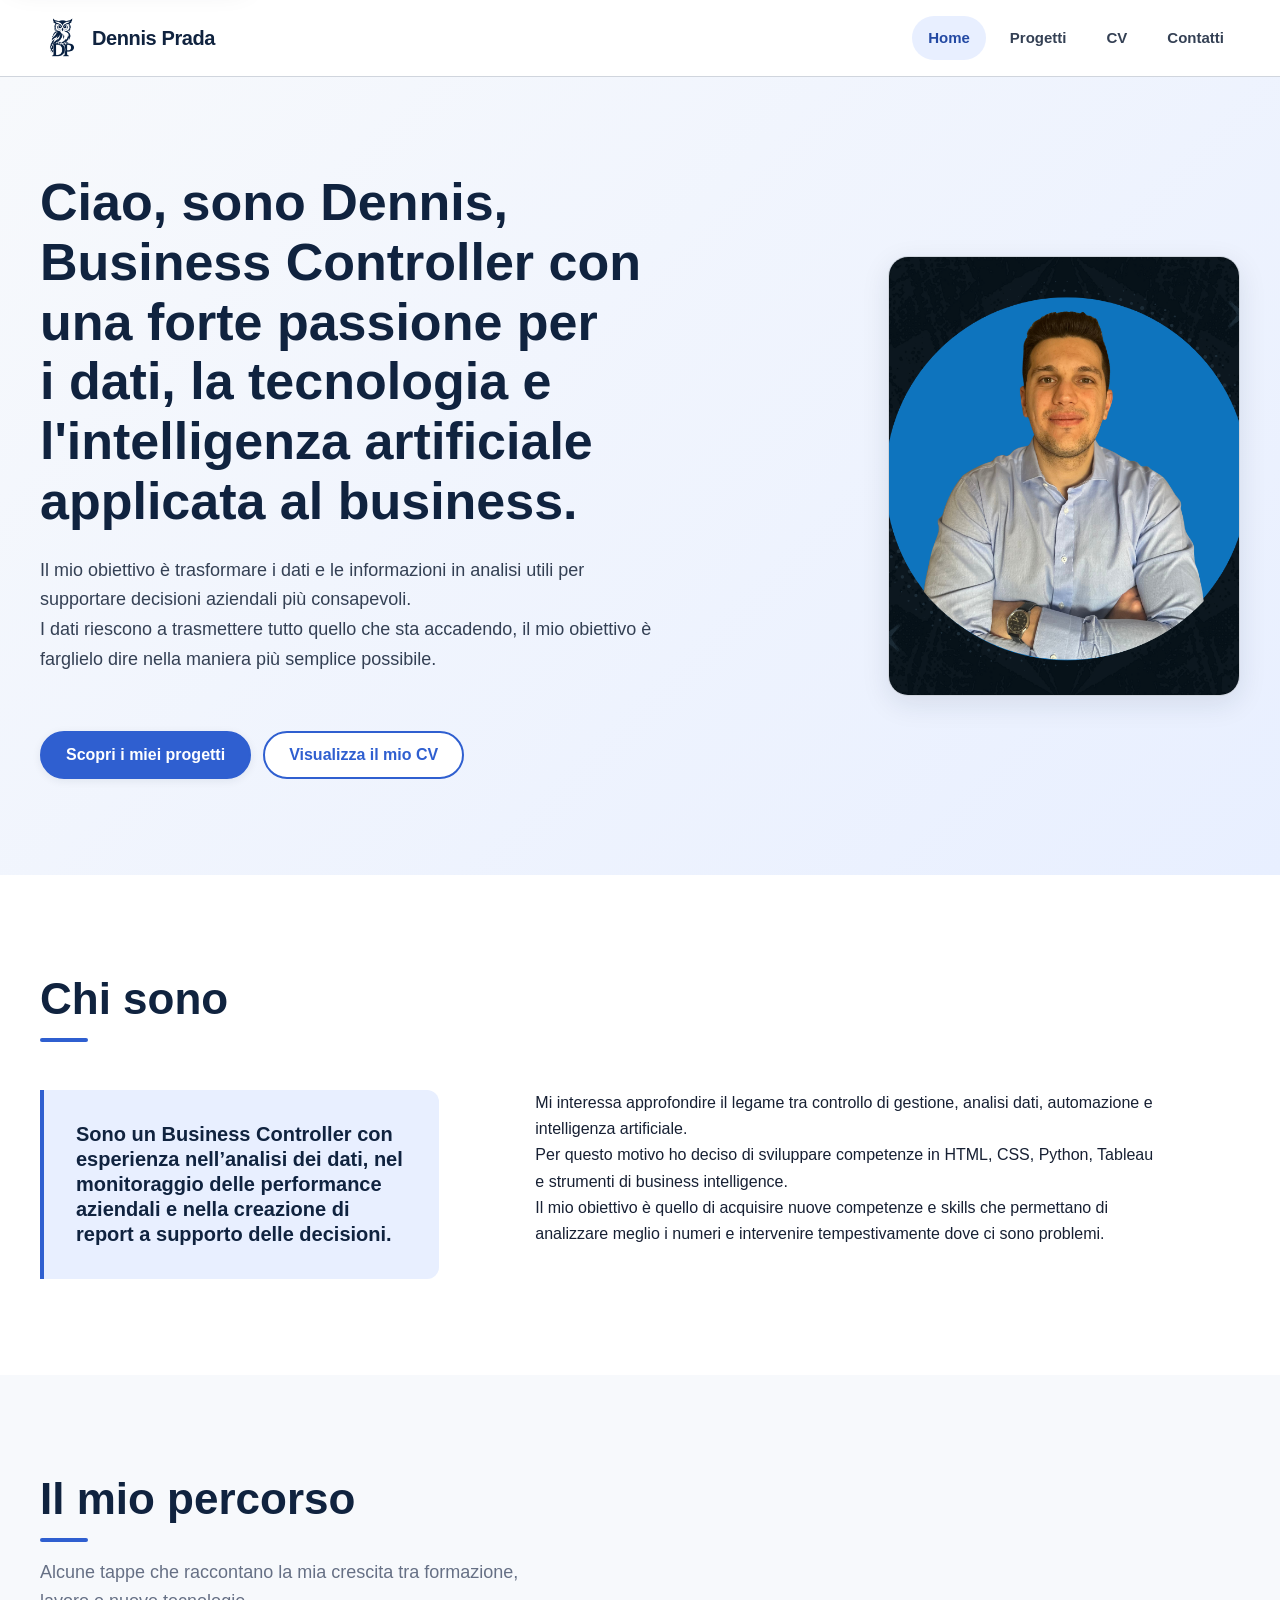
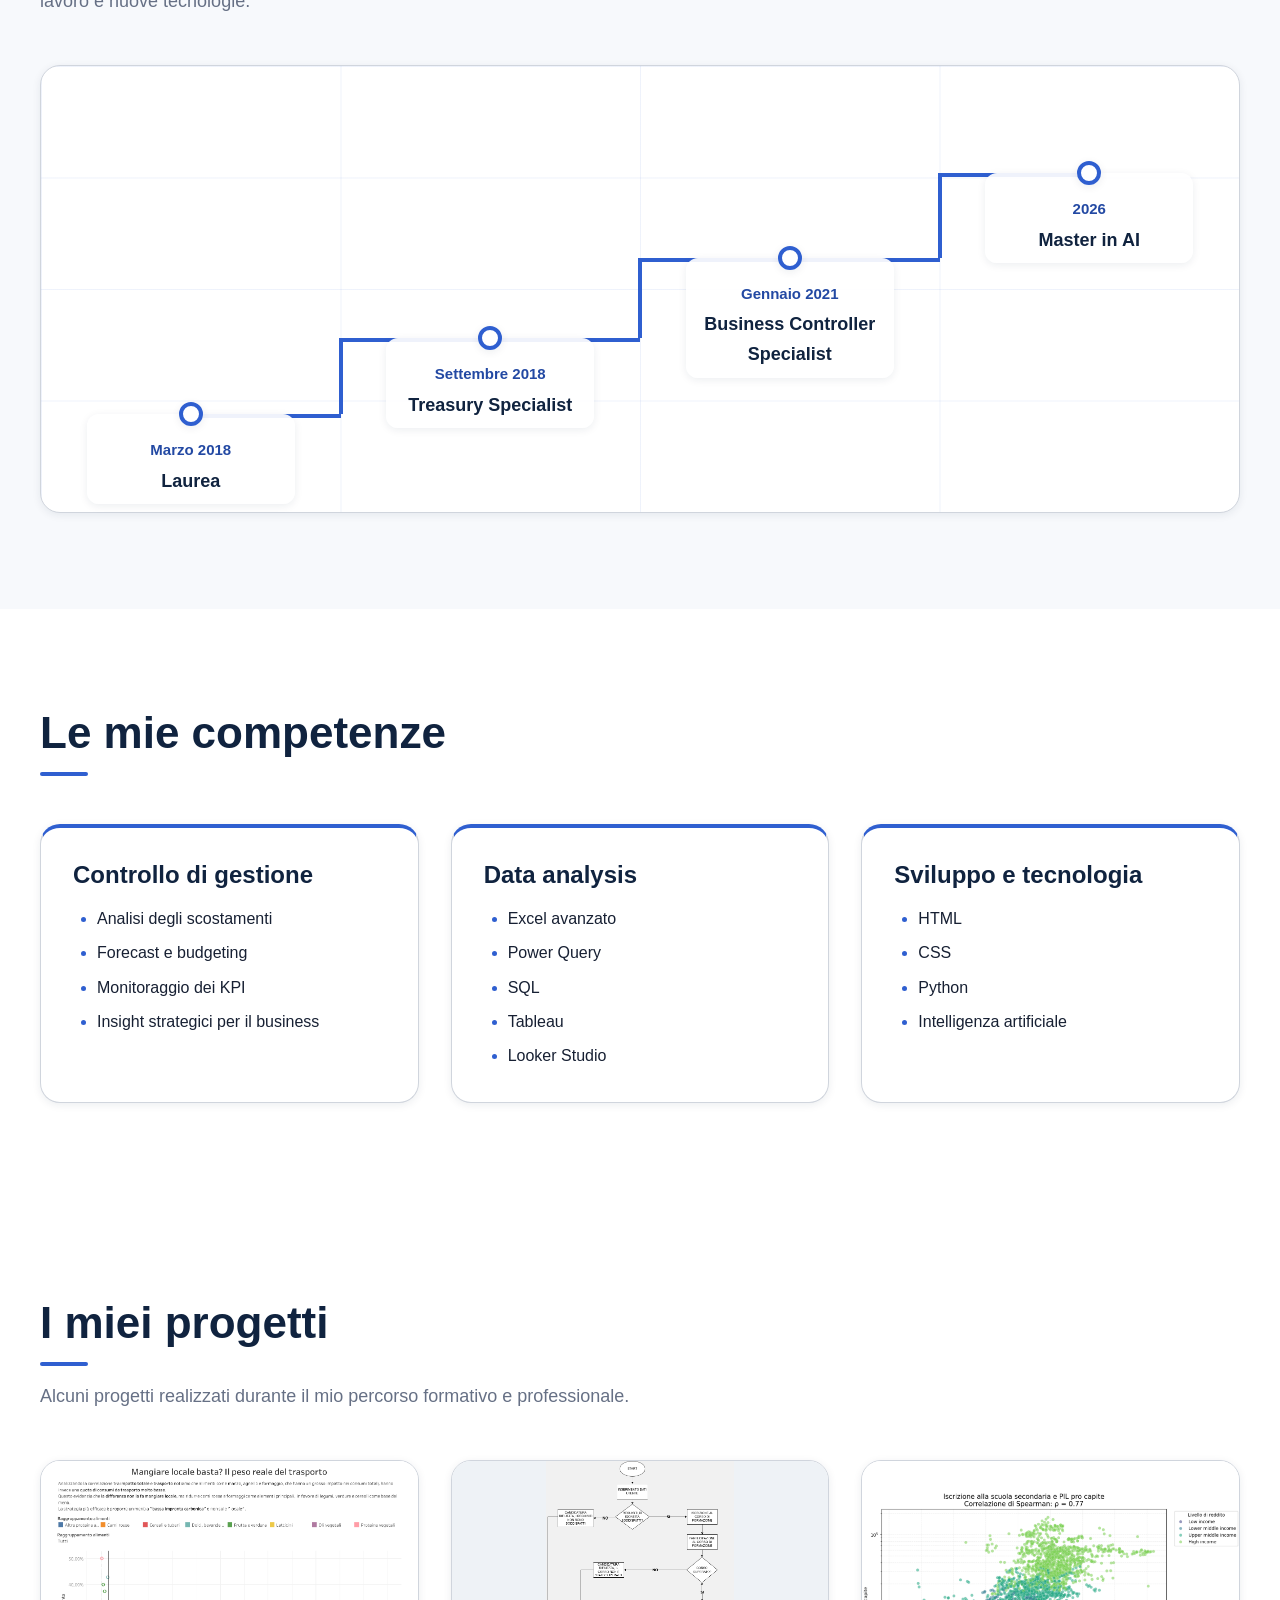
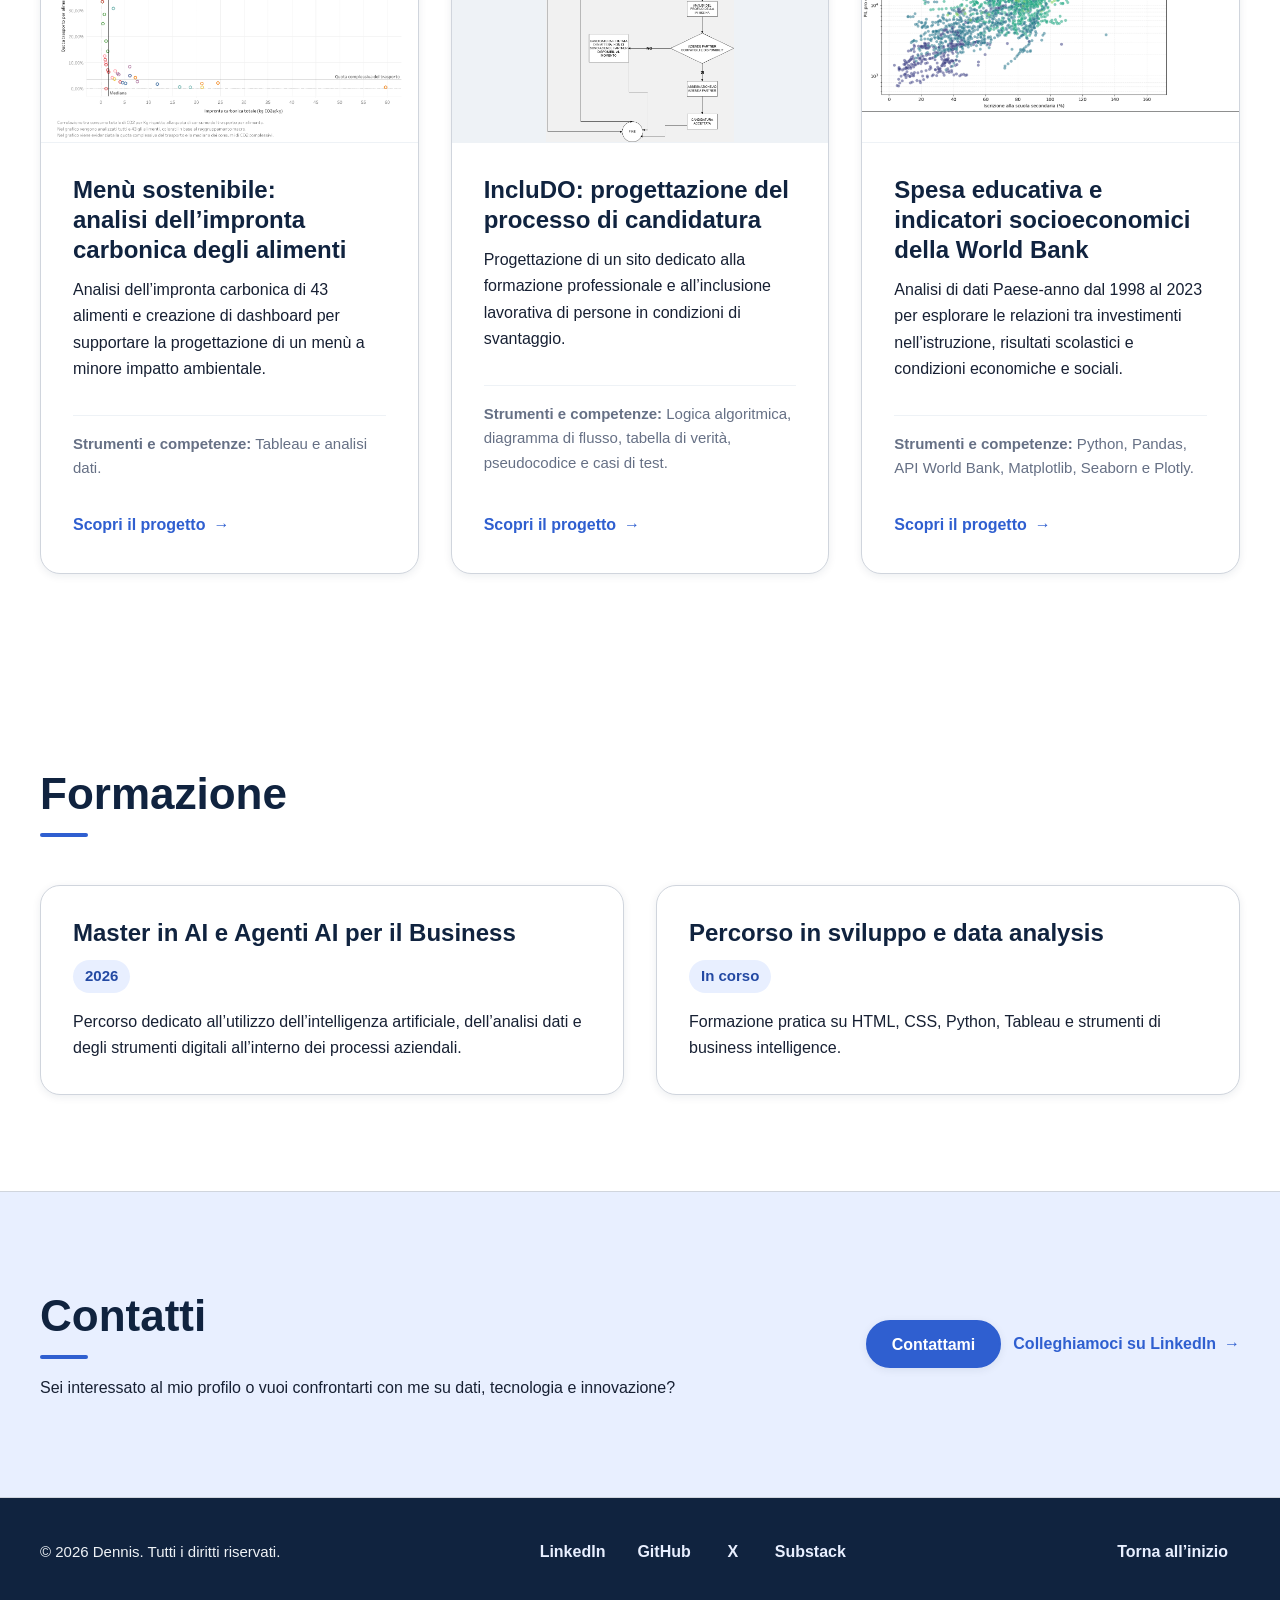
==== commit 3875212a: "Aggiorna documentazione e collegamenti social" ====
--- a/index.html
+++ b/index.html
@@ -8,6 +8,7 @@
         name="description"
         content="Sito personale di Dennis, Business Controller appassionato di analisi dati, tecnologia, finanza e intelligenza artificiale."
     >
+<link rel="canonical" href="https://dennisdoc95.github.io/dennis-portfolio/">
 
 <!-- Metadati Open Graph per la condivisione sui social -->
     <meta property="og:locale" content="it_IT">
@@ -18,6 +19,13 @@
         property="og:description"
         content="Sito personale di Dennis, Business Controller appassionato di analisi dati, tecnologia, finanza e intelligenza artificiale."
     >
+    
+        <meta property="og:url" content="https://dennisdoc95.github.io/dennis-portfolio/">
+        <meta property="og:image"content="https://dennisdoc95.github.io/dennis-portfolio/assets/images/og/open-graph-dennis-prada.png">
+
+        <meta property="og:image:width" content="1200">
+        <meta property="og:image:height" content="630">
+        <meta property="og:image:alt"content="Portfolio di Dennis Prada, Business Controller">
 
 <!-- Metadati per la condivisione su X -->
     <meta name="twitter:card" content="summary_large_image">
@@ -26,12 +34,16 @@
         name="twitter:description"
         content="Sito personale di Dennis, Business Controller appassionato di analisi dati, tecnologia, finanza e intelligenza artificiale."
     >
+
+        <meta name="twitter:image"content="https://dennisdoc95.github.io/dennis-portfolio/assets/images/og/open-graph-dennis-prada.png">
+        <meta name="twitter:image:alt" content="Portfolio di Dennis Prada, Business Controller">
+
     <title>Dennis Prada | Business controller amante dei numeri</title>
 
     <link rel="icon" type="image/png" href="assets/icons/favicon.png">
     <link rel="apple-touch-icon" sizes="180x180" href="assets/icons/apple-touch-icon.png">
 
- <!-- Collegamento al file CSS, da creare ancora -->
+ <!-- Collegamento al file CSS -->
     <link rel="stylesheet" href="css/main.css">
 
 </head>
@@ -443,7 +455,7 @@
                         rel="noopener noreferrer"
                         aria-label="Visita il profilo LinkedIn di Dennis in una nuova scheda"
                     >
-                        Profilo LinkedIn
+                        Colleghiamoci su LinkedIn
                     </a>
                 </div>
             </div>
@@ -472,6 +484,17 @@
                     <li>
                         <a
                             class="social-links__link"
+                            href="https://github.com/dennisdoc95"
+                            target="_blank"
+                            rel="me noopener noreferrer"
+                            aria-label="Visita il profilo GitHub di Dennis in una nuova scheda"
+                        >
+                            GitHub
+                        </a>
+                    </li>
+                    <li>
+                        <a
+                            class="social-links__link"
                             href="https://x.com/DennisDocPrada"
                             target="_blank"
                             rel="me noopener noreferrer"
--- a/css/main.css
+++ b/css/main.css
@@ -1484,3 +1484,22 @@
         margin-inline: auto;
     }
 }
+
+/* Messaggi restituiti dopo l'invio del form */
+.contact-form__status {
+    min-height: 1.5rem;
+    margin-top: 1rem;
+    font-weight: 700;
+}
+
+.contact-form__status:empty {
+    display: none;
+}
+
+.contact-form__status--success {
+    color: #2349a3;
+}
+
+.contact-form__status--error {
+    color: #b42318;
+}
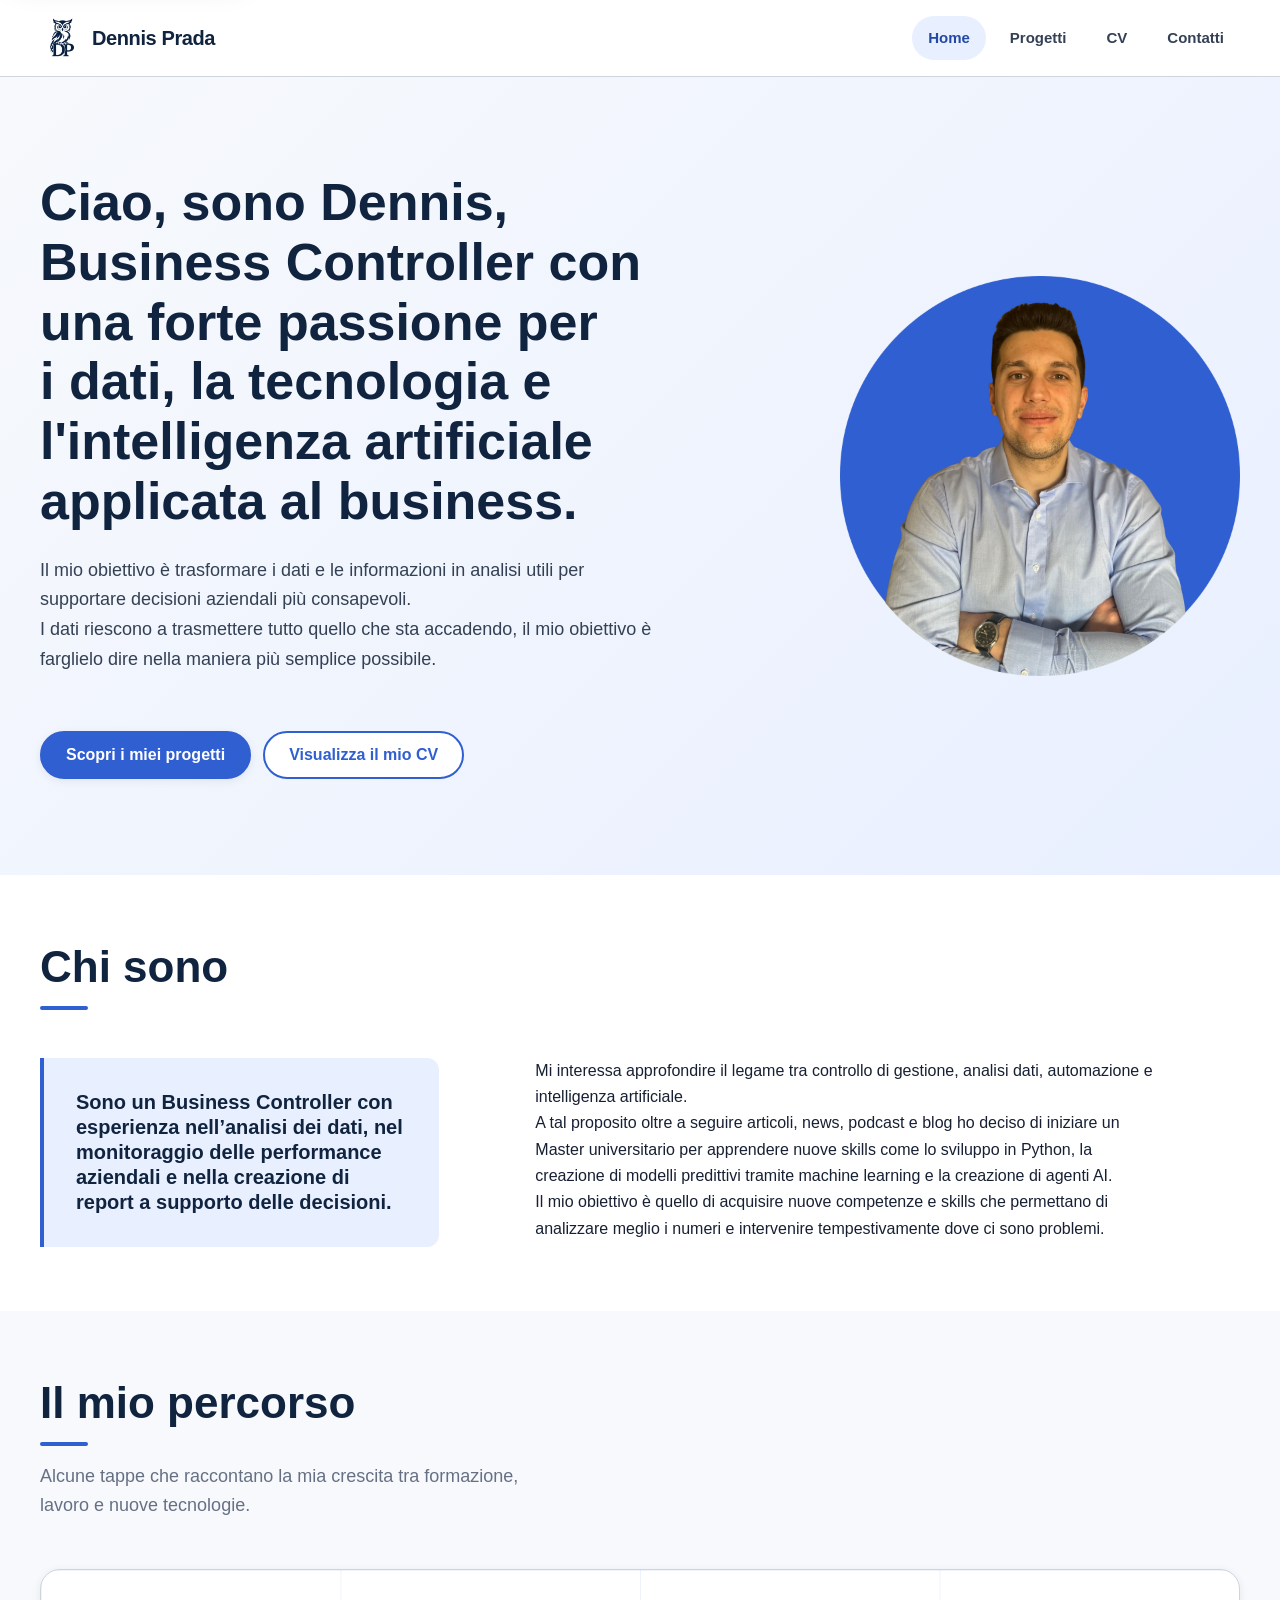
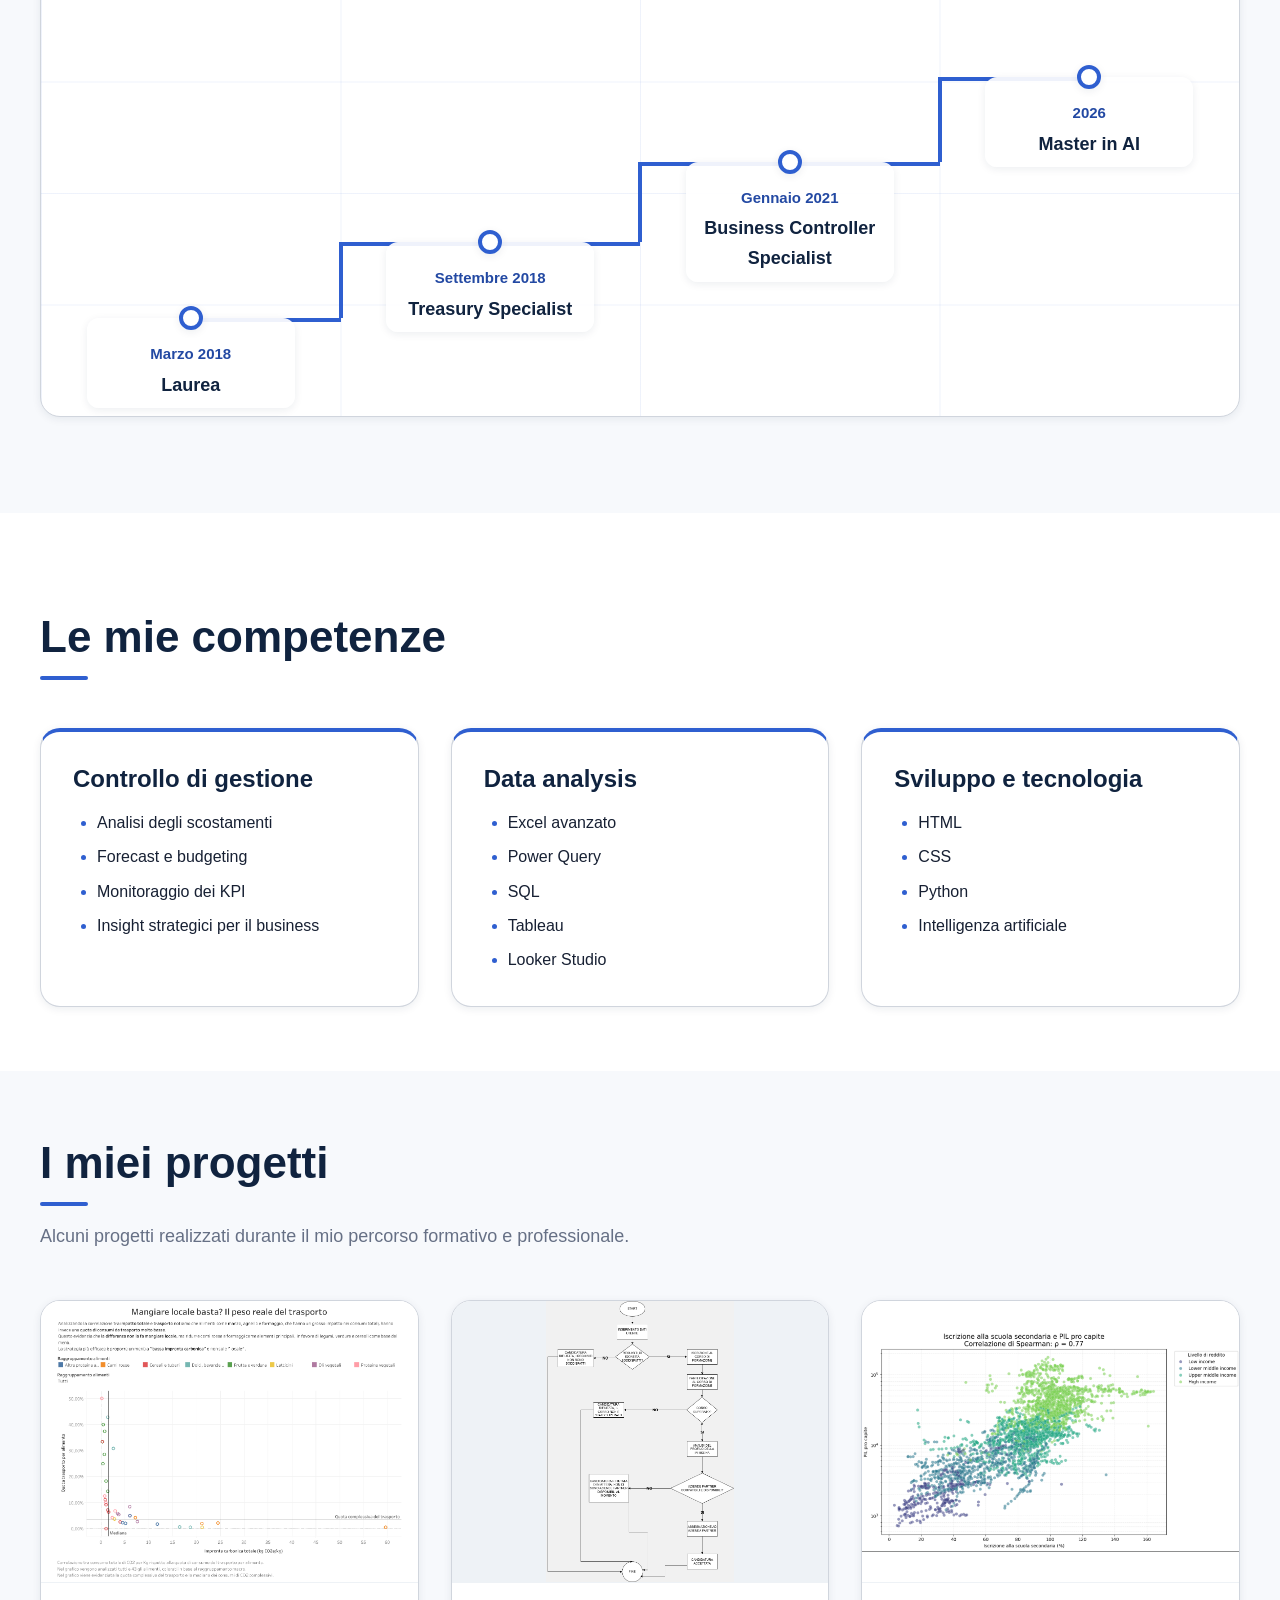
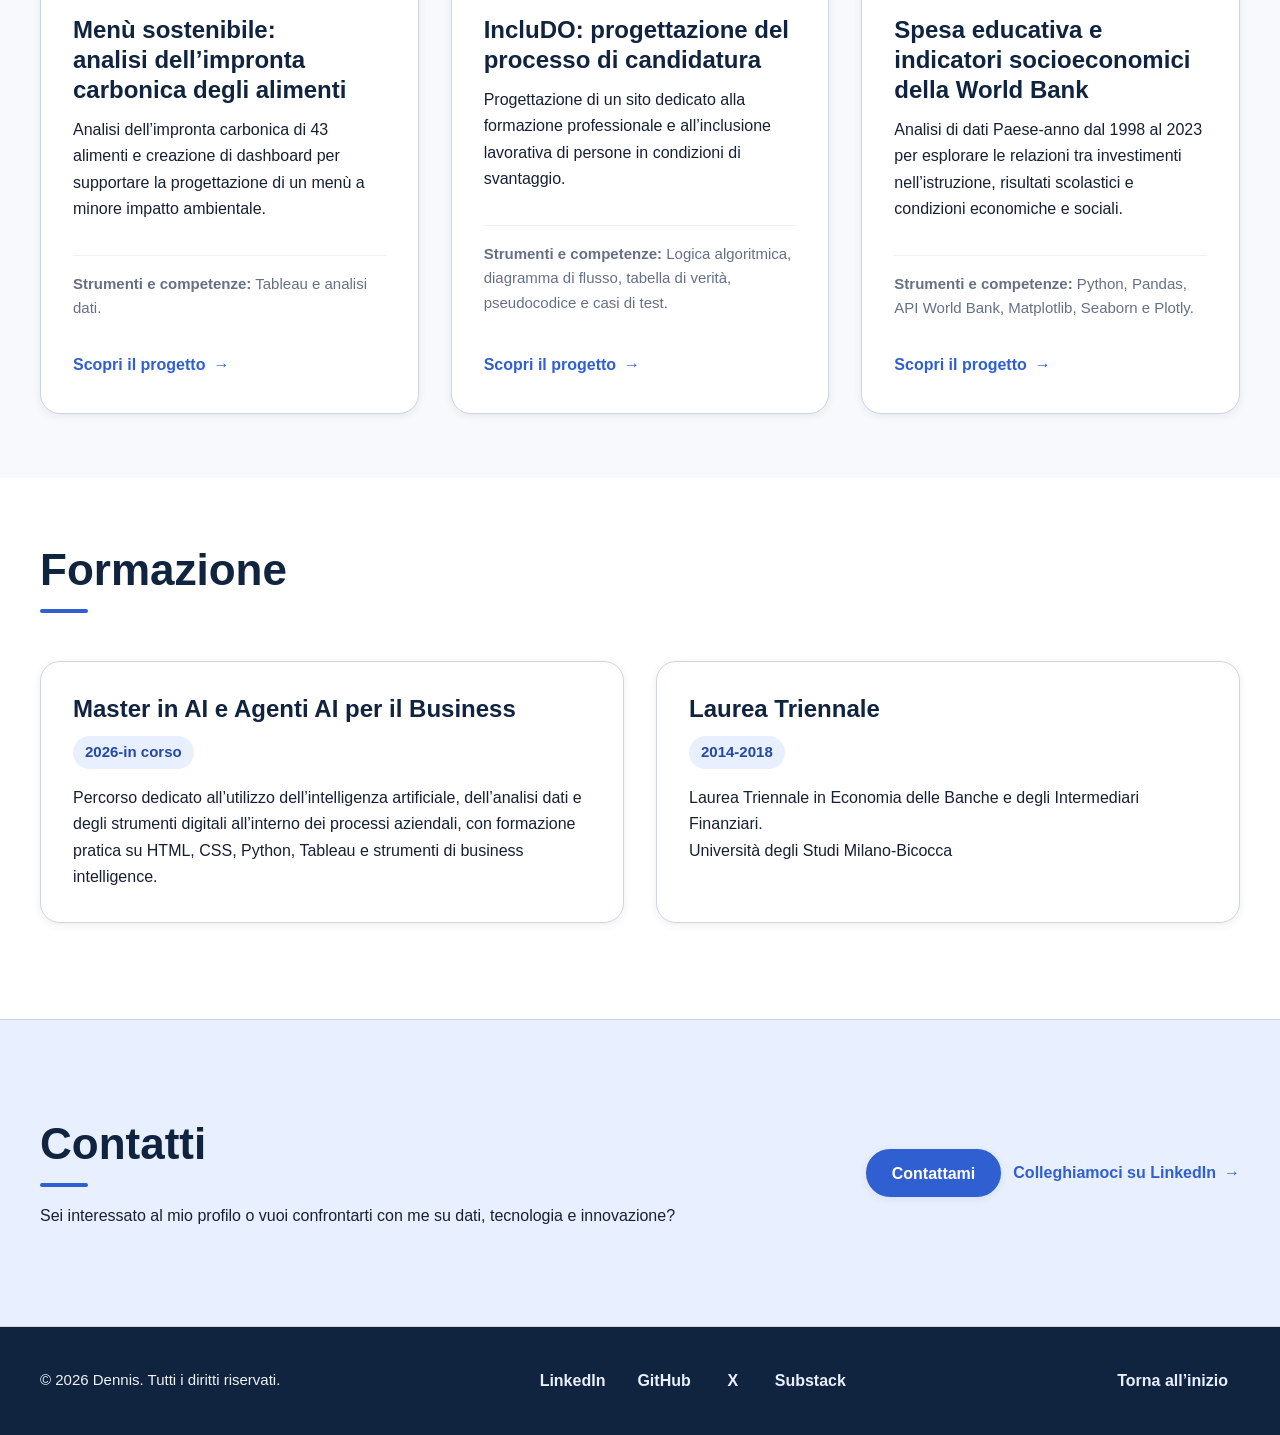
==== commit 328e4805: "Aggiunge illustrazioni alle pagine e aggiorna la foto profilo" ====
--- a/index.html
+++ b/index.html
@@ -128,8 +128,7 @@
                     
                         <p>
                         Sono un Business Controller con esperienza nell’analisi dei dati,
-                        nel monitoraggio delle performance aziendali e nella creazione
-                        di report a supporto delle decisioni.
+                        nel monitoraggio delle performance aziendali e nella creazione di report a supporto delle decisioni.
                         </p>
                         </div>
 
@@ -137,7 +136,8 @@
 
                         <p>
                         Mi interessa approfondire il legame tra controllo di gestione, analisi dati, automazione e intelligenza artificiale.<br>
-                        Per questo motivo ho deciso di sviluppare competenze in HTML, CSS, Python, Tableau e strumenti di business intelligence.<br>
+                        A tal proposito oltre a seguire articoli, news, podcast e blog ho deciso di iniziare un Master universitario per apprendere nuove skills come lo sviluppo in Python, la
+                        creazione di modelli predittivi tramite machine learning e la creazione di agenti AI.<br>
                         Il mio obiettivo è quello di acquisire nuove competenze e skills che permettano di analizzare meglio i numeri e intervenire tempestivamente dove ci sono problemi.
                         </p>
                         </div>
@@ -410,21 +410,23 @@
                         Master in AI e Agenti AI per il Business</h3>
 
                         <p class="education-card__date">
-                        <time datetime="2026">2026</time>
+                        <time datetime="2026">2026-in corso</time>
                         </p>
 
                         <p class="education-card__description">
-                        Percorso dedicato all’utilizzo dell’intelligenza artificiale, dell’analisi dati e degli strumenti digitali all’interno dei processi aziendali.
+                        Percorso dedicato all’utilizzo dell’intelligenza artificiale, dell’analisi dati e degli strumenti digitali all’interno dei processi aziendali,
+                        con formazione pratica su HTML, CSS, Python, Tableau e strumenti di business intelligence.
                         </p>
                     </article>
 
                     <article class="education-card" aria-labelledby="education-development-title">
-                        <h3 id="education-development-title">Percorso in sviluppo e data analysis</h3>
-
-                        <p class="education-card__status">In corso</p>
+                        <h3 id="education-development-title">Laurea Triennale</h3>
+
+                        <p class="education-card__status">2014-2018</p>
 
                         <p class="education-card__description">
-                            Formazione pratica su HTML, CSS, Python, Tableau e strumenti di business intelligence.
+                        Laurea Triennale in Economia delle Banche e degli Intermediari Finanziari.<br>
+                        Università degli Studi Milano-Bicocca
                         </p>
                     </article>
 
--- a/css/main.css
+++ b/css/main.css
@@ -507,6 +507,10 @@
     background-color: #f7f9fc;
 }
 
+.page-hero--illustrated {
+    padding-block: 3rem;
+}
+
 .page-hero h1 {
     margin-bottom: 1rem;
 }
@@ -516,6 +520,28 @@
     margin-bottom: 0;
     color: #667085;
     font-size: 1.125rem;
+}
+
+/* Testata delle pagine interne con testo e illustrazione */
+.page-hero__layout {
+    display: grid;
+    align-items: center;
+    gap: 2rem;
+}
+
+.page-hero__content {
+    min-width: 0;
+}
+
+.page-hero__media {
+    width: min(100%, 28rem);
+    margin-inline: auto;
+}
+
+.page-hero__image {
+    display: block;
+    width: 100%;
+    height: auto;
 }
 
 @media (min-width: 48rem) {
@@ -530,6 +556,20 @@
 @media (min-width: 64rem) {
     .page-hero {
         padding-block: 6rem;
+    }
+
+    .page-hero--illustrated {
+        padding-block: 4rem;
+    }
+
+    .page-hero__layout {
+        grid-template-columns: minmax(0, 1.2fr) minmax(18rem, 0.8fr);
+        gap: 4rem;
+    }
+
+    .page-hero__media {
+        justify-self: end;
+        margin-inline: 0;
     }
 }
 
@@ -995,23 +1035,21 @@
 }
 
 .hero__media {
-    position: relative;
     width: 100%;
     max-width: 18rem;
-    aspect-ratio: 4 / 5;
-    overflow: hidden;
+    aspect-ratio: 1;
     justify-self: center;
-    border: 0.0625rem solid #d0d5dd;
-    border-radius: 1.25rem;
-    background-color: #e8efff;
-    box-shadow: 0 0.5rem 1.75rem rgb(16 35 63 / 10%);
 }
 
 .hero__image {
+    display: block;
     width: 100%;
-    height: 100%;
-    object-fit: cover;
-    object-position: center;
+    height: auto;
+    object-fit: contain;
+}
+
+.about {
+    padding-block: 3rem;
 }
 
 .about__grid {
@@ -1043,6 +1081,7 @@
 }
 
 .career {
+    padding-top: 3rem;
     background-color: #f7f9fc;
 }
 
@@ -1187,6 +1226,20 @@
     grid-template-columns: minmax(0, 1fr);
     gap: 1.5rem;
 }
+
+/* Spazi verticali delle sezioni successive della Home */
+#competenze {
+            padding-bottom: 3rem;
+}
+
+#progetti {
+            padding-block: 3rem;
+            background-color: #f7f9fc;
+}
+
+#formazione {
+            padding-top: 3rem;
+        }
 
 .projects__grid--page {
     max-width: 64rem;
@@ -1345,8 +1398,10 @@
         padding-block: 6rem;
     }
 
+
+
     .hero__grid {
-        grid-template-columns: minmax(0, 1.65fr) minmax(16rem, 0.85fr);
+        grid-template-columns: minmax(0, 1.65fr) minmax(28rem, 0.85fr);
         gap: 4rem;
     }
 
@@ -1355,8 +1410,28 @@
     }
 
     .hero__media {
-        max-width: 22rem;
+        max-width: 25rem;
         justify-self: end;
+    }
+
+    .about {
+    padding-block: 4rem;
+    }
+
+    .career {
+        padding-top: 4rem;
+    }
+
+    #competenze {
+            padding-bottom: 4rem;
+    }
+
+    #progetti {
+            padding-block: 4rem;
+    }
+
+    #formazione {
+            padding-top: 4rem;
     }
 
     .about__grid {
@@ -1380,6 +1455,11 @@
     .about__grid {
         gap: 6rem;
     }
+}
+
+/* Collegamento per scaricare il curriculum in PDF */
+.cv-download {
+    margin-top: 2rem;
 }
 
 .cv-profile__inner {
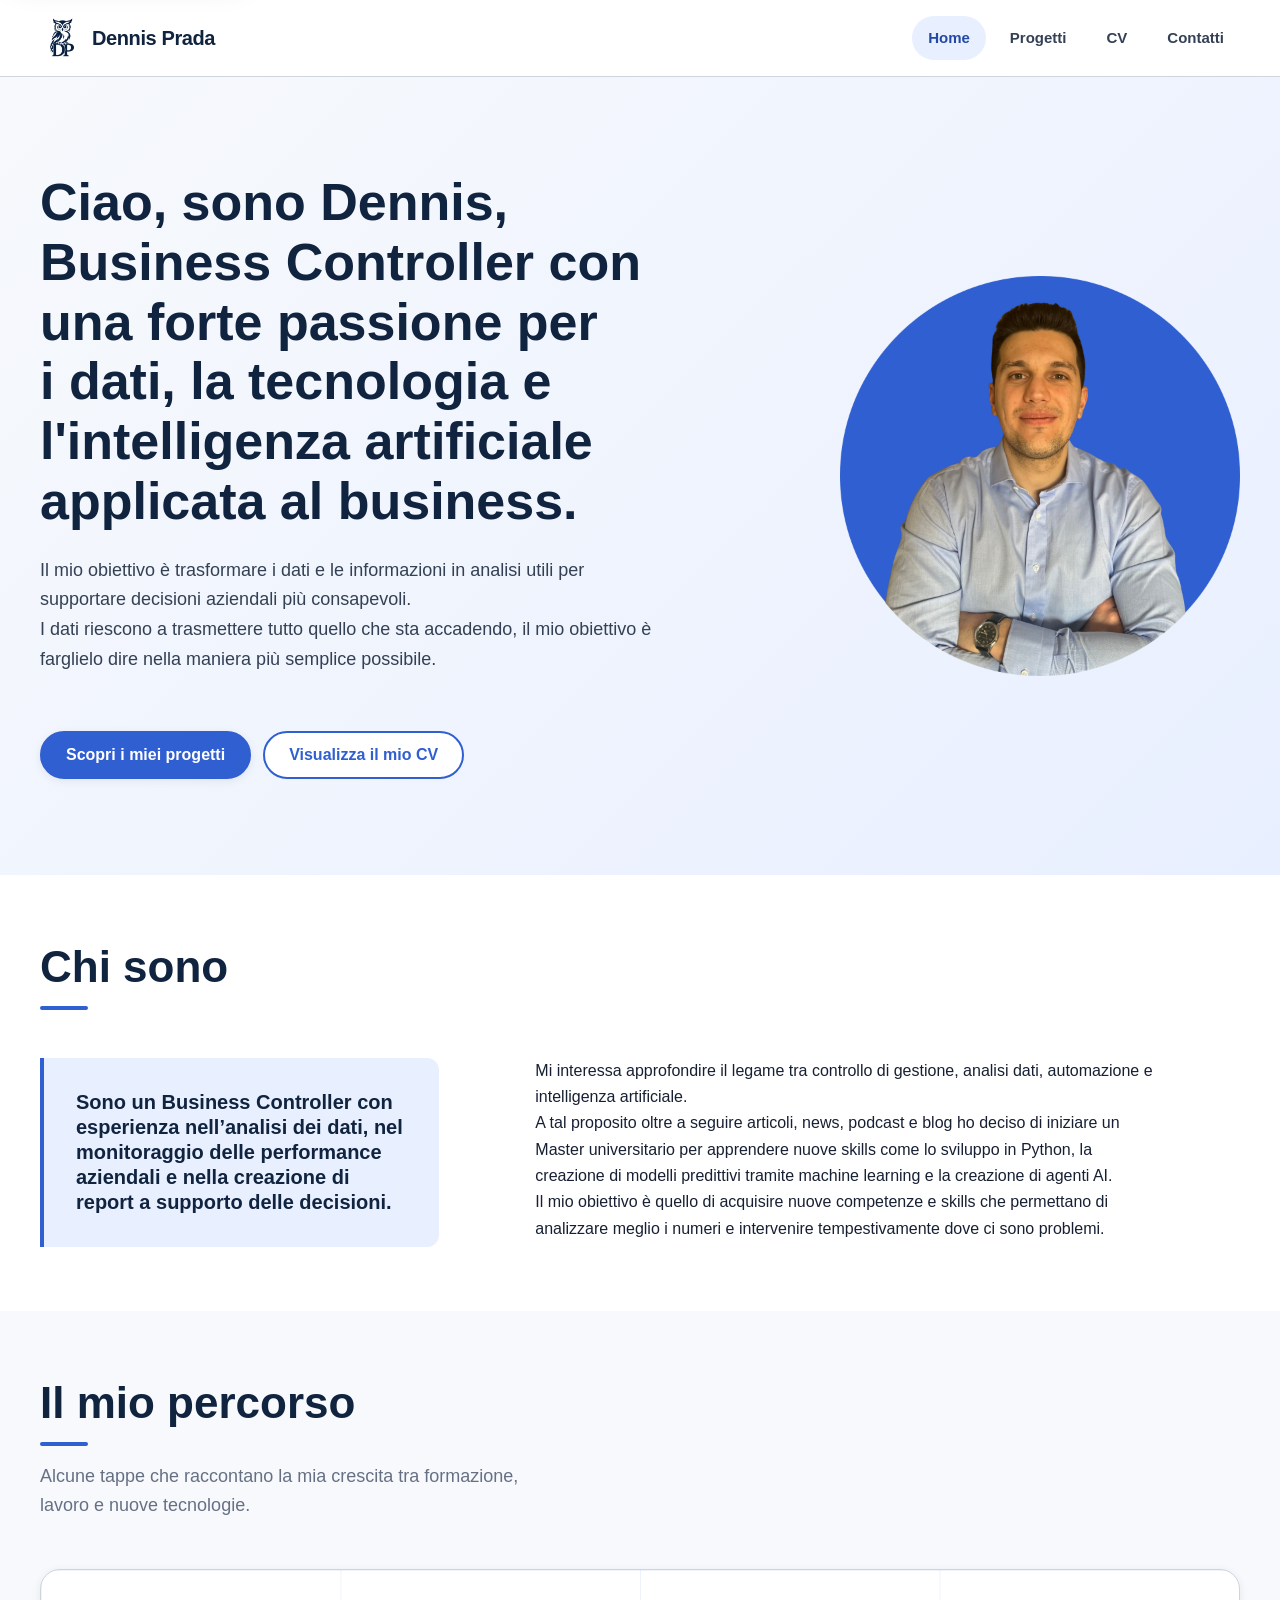
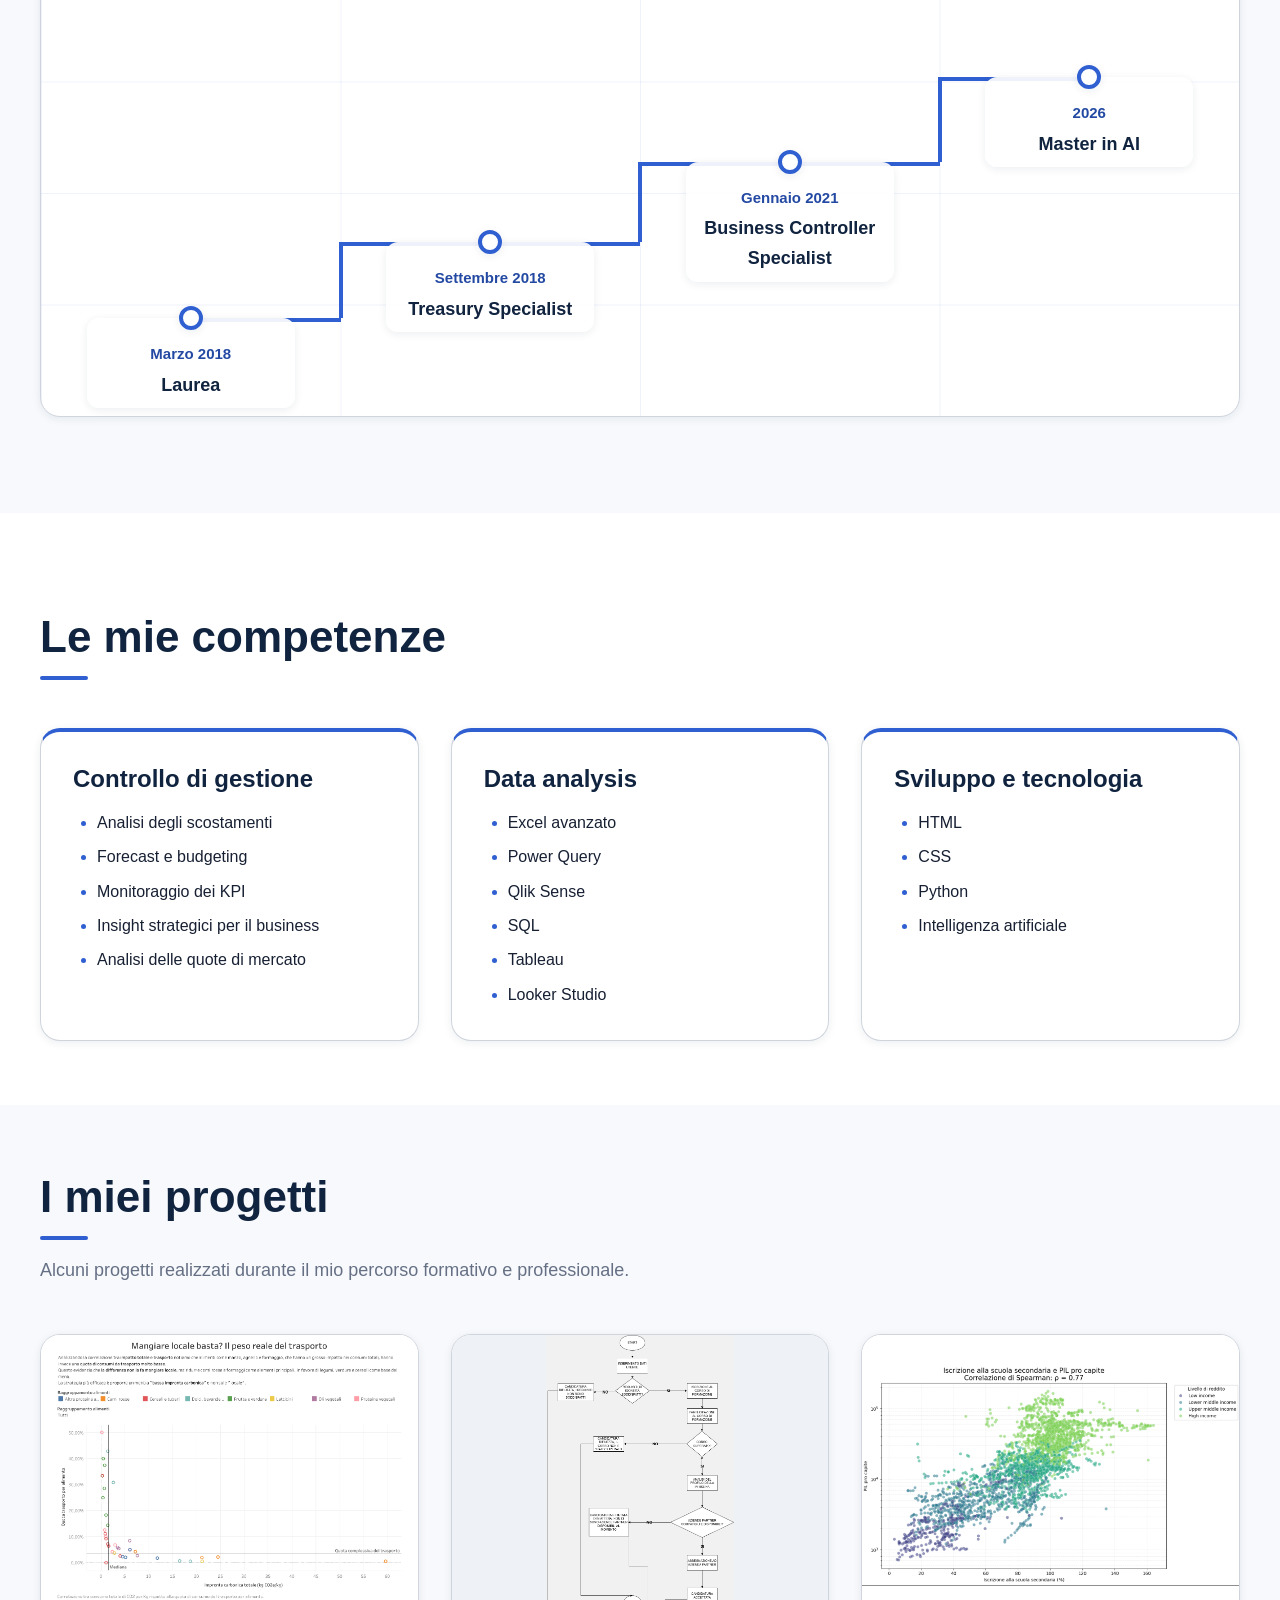
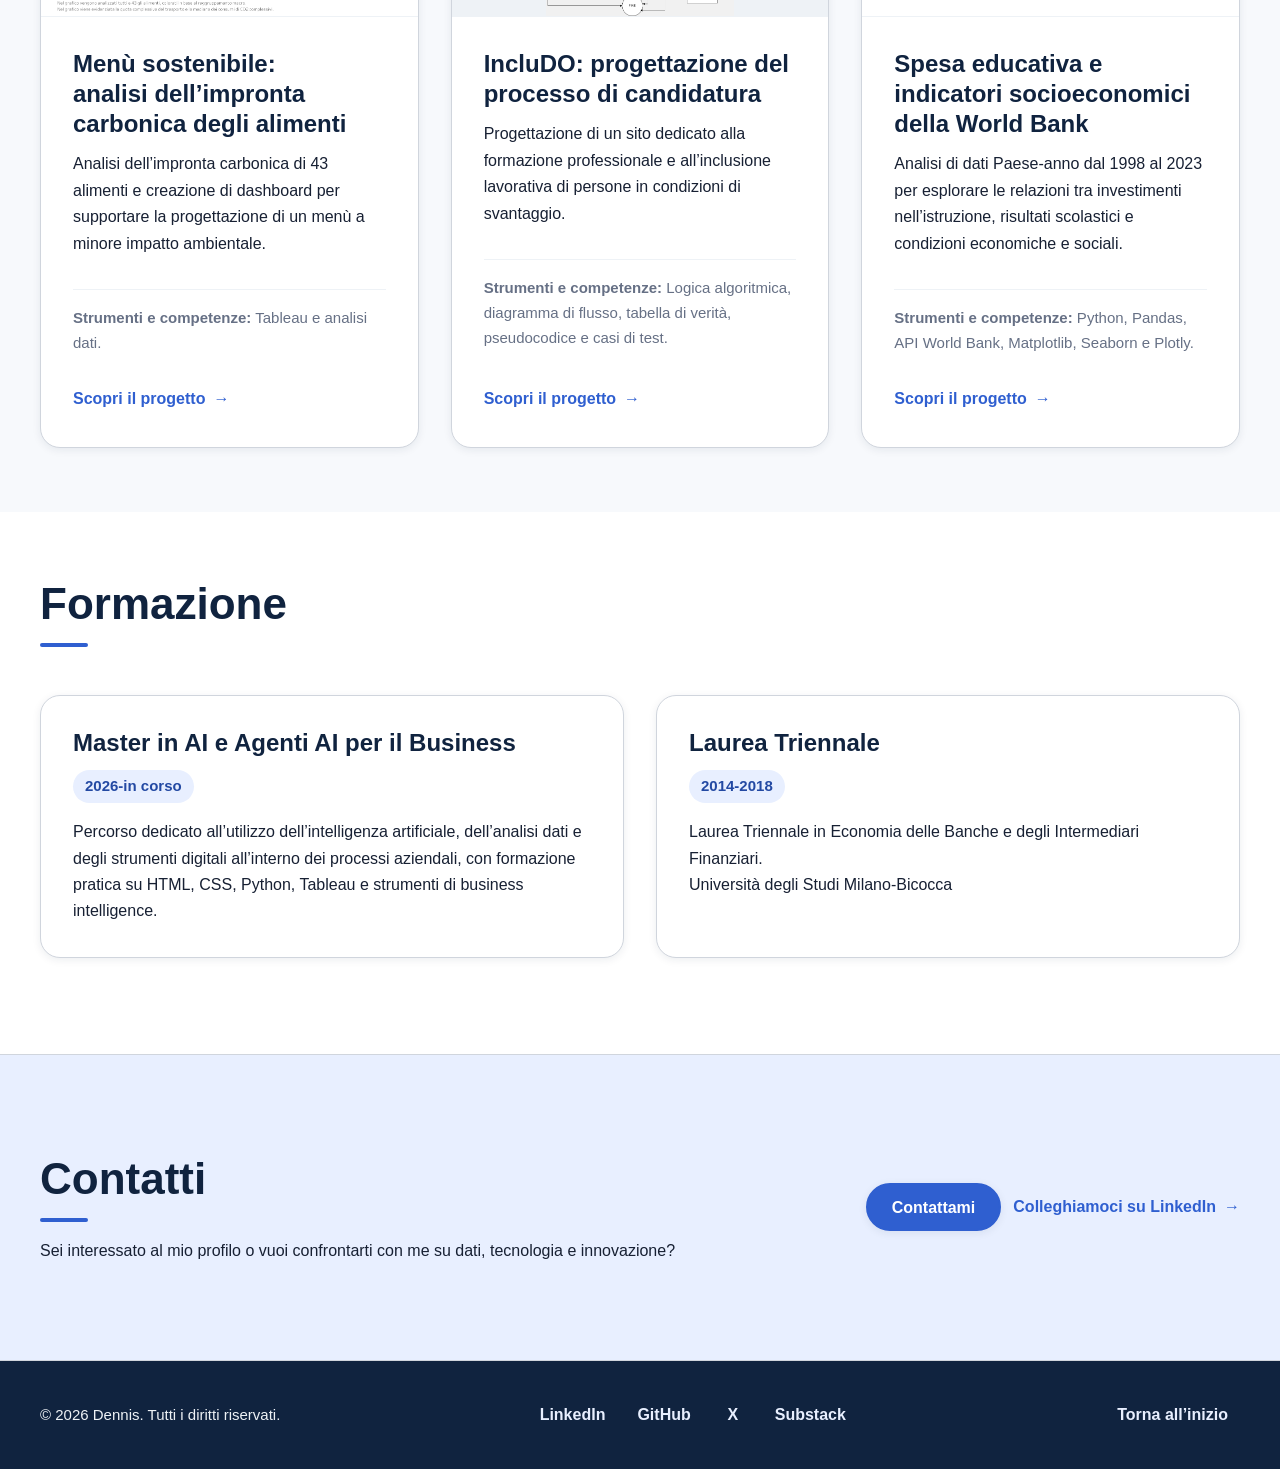
==== commit decdd8a2: "Aggiornamento della Home nella sezione competenze" ====
--- a/index.html
+++ b/index.html
@@ -241,6 +241,7 @@
                             <li>Forecast e budgeting</li>
                             <li>Monitoraggio dei KPI</li>
                             <li>Insight strategici per il business</li>
+                            <li>Analisi delle quote di mercato</li>
                         </ul>
                     </article>
 
@@ -250,6 +251,7 @@
                         <ul class="skill-card__list">
                             <li>Excel avanzato</li>
                             <li>Power Query</li>
+                            <li>Qlik Sense</li>
                             <li>SQL</li>
                             <li>Tableau</li>
                             <li>Looker Studio</li>
